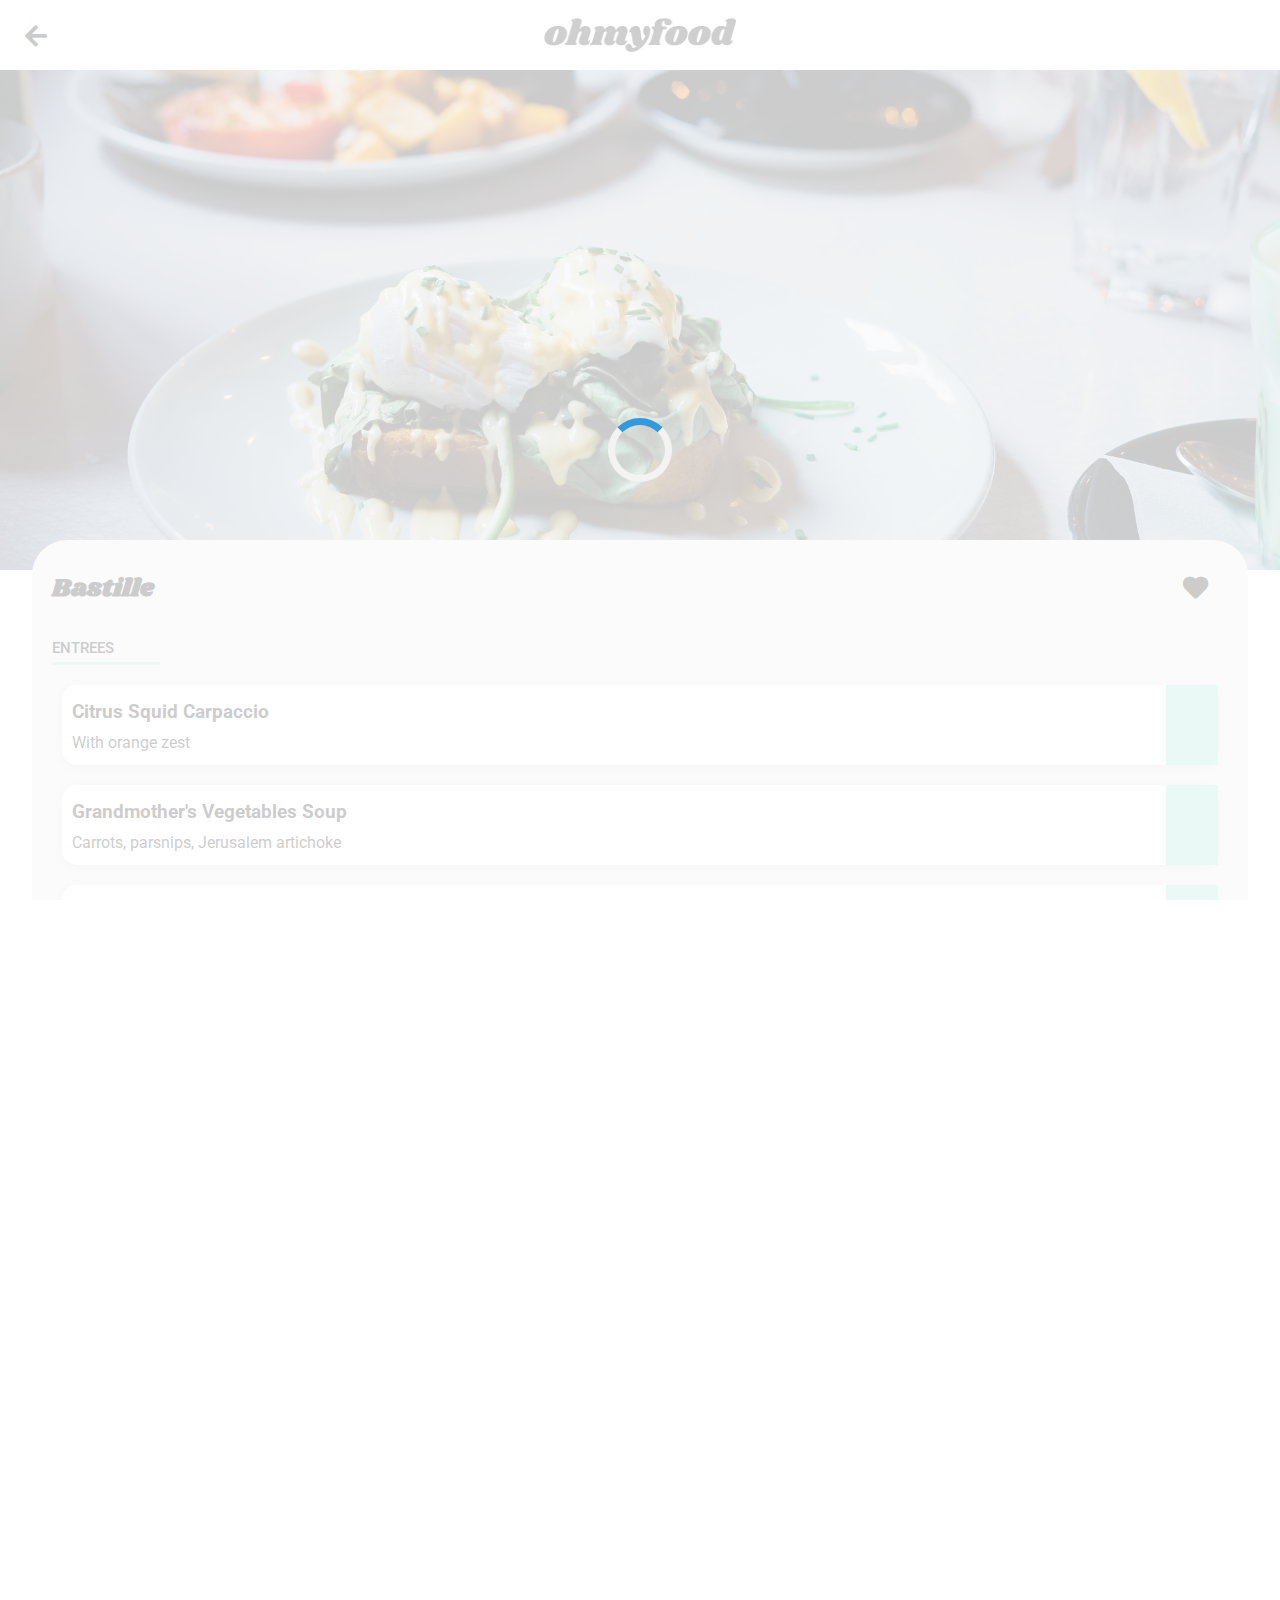
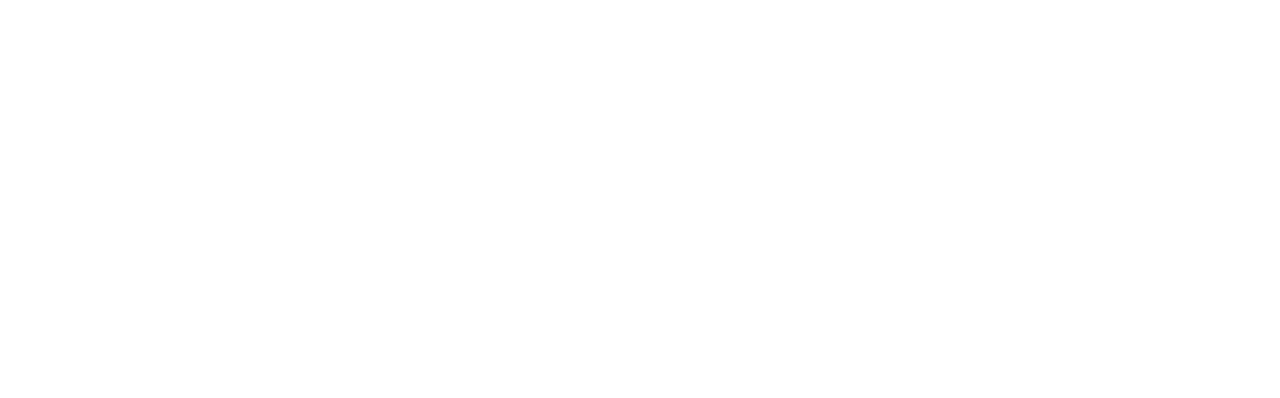
==== bastille.html @ 79b975fb "i have finished the menu pages, now need to add the heart function for all of them afterwards i will" ====
<!DOCTYPE html>
<html lang="en">
   <head>
      <meta charset="UTF-8">
      <meta name="viewport" content="width=device-width, initial-scale=1.0">
      <title>My HTML Document</title>
      <link rel="stylesheet" type="text/css" href="css/restaurantmenu.css" />
      <link rel="preconnect" href="https://fonts.googleapis.com">
      <link rel="preconnect" href="https://fonts.gstatic.com" crossorigin>
      <link href="https://fonts.googleapis.com/css2?family=Roboto:ital,wght@0,300;0,400;0,500;0,900;1,400&display=swap" rel="stylesheet">
      <link rel="stylesheet" href="https://cdnjs.cloudflare.com/ajax/libs/font-awesome/5.15.3/css/all.min.css" />
      <link rel="preconnect" href="https://fonts.googleapis.com">
      <link rel="preconnect" href="https://fonts.gstatic.com" crossorigin>
      <link href="https://fonts.googleapis.com/css2?family=Shrikhand&display=swap" rel="stylesheet">
   </head>
   <body>
      <div id="loading-spinner">
         <div class = 'spinner'></div>
      </div>
      <nav>
         <div class = 'nav-section logo-section'>
            <a href = 'index.html'><i class="fas fa-arrow-left arrow"></i></a>
            <img src = 'images/ohmyfood.png' class = 'logo'/>
         </div>
      </nav>
      <header id = 'menus-header'>
         <img src = 'images/4.jpg'/>
      </header>
      <section id = 'menu'>
         <div class = 'top-menu'>
            <h1>Bastille</h1>
            <a class="heart-icon far fa-heart"></a> 
            <a class="heart-icon fas fa-heart"></a> 
         </div>
         <div class = 'menu-courses entrees-section'>
            <h3>Entrees</h3>
            <div class = 'menu-cards'>
               <div class = 'entrees-card' >
                  <div class = 'box-contents'>
                     <div class = 'box-contents left'>
                        <h4>Citrus Squid Carpaccio</h4>
                        <p class = 'menu-extra'>With orange zest</p>
                     </div>
                     <div class = 'box-contents right'>
                        <p class = 'prices'><b>25&#8364;</b></p>
                        <div class = 'checklist'>
                           <div class = 'tick'>
                              <i class="fas fa-check"></i>
                           </div>
                        </div>
                     </div>
                  </div>
               </div>
               <div class = 'entrees-card' >
                  <div class = 'box-contents'>
                     <div class = 'box-contents left'>
                        <h4>Grandmother's Vegetables Soup</h4>
                        <p class = 'menu-extra'>Carrots, parsnips, Jerusalem artichoke </p>
                     </div>
                     <div class = 'box-contents right'>
                        <p class = 'prices'><b>35&#8364;</b></p>
                        <div class = 'checklist'>
                           <div class = 'tick'>
                              <i class="fas fa-check"></i>
                           </div>
                        </div>
                     </div>
                  </div>
               </div>
               <div class = 'entrees-card' >
                <div class = 'box-contents'>
                   <div class = 'box-contents left'>
                      <h4>Onion Soup</h4>
                      <p class = 'menu-extra'>Revisted</p>
                   </div>
                   <div class = 'box-contents right'>
                      <p class = 'prices'><b>35&#8364;</b></p>
                      <div class = 'checklist'>
                         <div class = 'tick'>
                            <i class="fas fa-check"></i>
                         </div>
                      </div>
                   </div>
                </div>
             </div>
            </div>
         </div>
         <div class = 'menu-courses maindish-section'>
            <h3>Main-Dish</h3>
            <div class = 'menu-cards'>
                <div class = 'entrees-card' >
                    <div class = 'box-contents'>
                       <div class = 'box-contents left'>
                          <h4>Scallops</h4>
                          <p class = 'menu-extra'>With mashed potatoes</p>
                       </div>
                       <div class = 'box-contents right'>
                          <p class = 'prices'><b>40&#8364;</b></p>
                          <div class = 'checklist'>
                             <div class = 'tick'>
                                <i class="fas fa-check"></i>
                             </div>
                          </div>
                       </div>
                    </div>
                 </div>
                <div class = 'entrees-card' >
                    <div class = 'box-contents'>
                       <div class = 'box-contents left'>
                          <h4>Magret de canard</h4>
                          <p class = 'menu-extra'>With mashed potatoes</p>
                       </div>
                       <div class = 'box-contents right'>
                          <p class = 'prices'><b>35&#8364;</b></p>
                          <div class = 'checklist'>
                             <div class = 'tick'>
                                <i class="fas fa-check"></i>
                             </div>
                          </div>
                       </div>
                    </div>
                 </div>
               <div class = 'entrees-card' >
                <div class = 'box-contents'>
                   <div class = 'box-contents left'>
                      <h4>Game Hen</h4>
                      <p class = 'menu-extra'>With vegetable gnoochis</p>
                   </div>
                   <div class = 'box-contents right'>
                      <p class = 'prices'><b>44&#8364;</b></p>
                      <div class = 'checklist'>
                         <div class = 'tick'>
                            <i class="fas fa-check"></i>
                         </div>
                      </div>
                   </div>
                </div>
             </div>
            </div>
         </div>
         <div class = 'menu-courses dessert-section'>
            <h3>Desserts</h3>
            <div class = 'menu-cards'>
               <div class = 'entrees-card'>
                  <div class = 'box-contents'>
                     <div class = 'box-contents left'>
                        <h4>Floral Ice Cream</h4>
                        <p class = 'menu-extra'>With hazelnut butter</p>
                     </div>
                     <div class = 'box-contents right'>
                        <p class = 'prices'><b>18&#8364;</b></p>
                        <div class = 'checklist'>
                           <div class = 'tick'>
                              <i class="fas fa-check"></i>
                           </div>
                        </div>
                     </div>
                  </div>
               </div>
               <div class = 'entrees-card' >
                  <div class = 'box-contents'>
                     <div class = 'box-contents left'>
                        <h4>Chocolate Lava Cake</h4>
                        <p class = 'menu-extra'>Revisted</p>
                     </div>
                     <div class = 'box-contents right'>
                        <p class = 'prices'><b>22&#8364;</b></p>
                        <div class = 'checklist'>
                           <div class = 'tick'>
                              <i class="fas fa-check"></i>
                           </div>
                        </div>
                     </div>
                  </div>
               </div>
               <div class = 'entrees-card' >
                  <div class = 'box-contents'>
                     <div class = 'box-contents left'>
                        <h4>Napolean</h4>
                        <p class = 'menu-extra'>With blueberries and marzipan</p>
                     </div>
                     <div class = 'box-contents right'>
                        <p class = 'prices'><b>23&#8364;</b></p>
                        <div class = 'checklist'>
                           <div class = 'tick'>
                              <i class="fas fa-check"></i>
                           </div>
                        </div>
                     </div>
                  </div>
               </div>
            </div>
            <div class = 'btn-container'>
               <button class = 'order-btn'>Order</button>
            </div>
         </div>
      </section>
      <footer>
         <h4>ohmyfood</h4>
         <ul>
            <li><i class="fas fa-utensils"></i><a href="#" class = 'link-icon'></i>Suggest a restaurant</a></li>
            <li><i class="fas fa-hands-helping"></i><a href="#" class = 'link-icon'>Become a partner</a></li>
            <li><a href="#">Legal</a></li>
            <li><a href="#">Contact</a></li>
         </ul>
      </footer>
   </body>
</html>
---- css/restaurantmenu.css ----
body {
  box-sizing: border-box;
  margin: 0;
  padding: 0;
  overflow-x: hidden;
  width: 100%;
  height: 100%;
}

a {
  text-decoration: none;
  color: black;
}
@keyframes spin {
  0% {
    transform: rotate(0deg);
  }
  100% {
    transform: rotate(360deg);
  }
}
@keyframes fadeOut {
  0% {
    opacity: 1;
  }
  100% {
    opacity: 0;
    pointer-events: none;
  }
}
button {
  transition: all 0.3s ease-in;
  cursor: pointer;
}

button:hover {
  filter: brightness(120%);
  box-shadow: rgba(50, 50, 93, 0.25) 0px 6px 12px -2px, rgba(0, 0, 0, 0.3) 0px 3px 7px -3px;
}

#loading-spinner {
  position: fixed;
  top: 0;
  left: 0;
  width: 100%;
  height: 100%;
  background-color: rgba(255, 255, 255, 0.8);
  display: flex;
  justify-content: center;
  align-items: center;
  z-index: 9999;
  opacity: 1;
  pointer-events: auto;
  transition: opacity 0.3s ease-in-out;
  animation: fadeOut 3s ease-in-out forwards; /* Animation to fade out the spinner */
}

.spinner {
  border: 7px solid #f3f3f3;
  border-radius: 50%;
  border-top: 7px solid #3498db;
  width: 50px;
  height: 50px; /* Safari */
  animation: spin 2s linear infinite;
  margin: auto;
}

@media screen and (max-width: 767px) {
  html,
  body {
    padding: 0;
    margin: 0;
    overflow-x: hidden;
    box-sizing: border-box;
    width: 100%;
    height: 100%;
    background-color: #eaeaea;
  }
  nav {
    display: flex;
    flex-direction: column;
    text-align: center;
    align-items: center;
    width: 100%;
    box-sizing: border-box;
    position: relative;
  }
  nav .logo {
    width: 48%;
  }
  nav .nav-section {
    display: flex;
    flex-direction: column;
  }
  nav .nav-section.location {
    justify-content: center;
    align-items: center;
    background-color: #eaeaea;
    width: 100%;
    height: 50px;
    border-top: 5px solid #cfcfcf;
    font-family: "Roboto", sans-serif;
    font-weight: 700;
    display: inline;
  }
  nav .nav-section.location span {
    display: inline;
    text-align: center;
    position: relative;
    top: 15px;
  }
  nav .nav-section.logo-section {
    display: flex;
    justify-content: center;
    align-items: center;
    height: 60px;
    padding: 5px;
    background-color: white;
    width: 100%;
  }
  nav .arrow {
    position: absolute;
    top: 23px;
    left: 25px;
    font-size: 25px;
  }
  nav .nav-section.logo {
    text-align: center;
  }
  nav .fa-map-marker-alt {
    margin-right: 30px;
  }
  nav .area {
    margin-right: 30px;
  }
  header {
    display: flex;
    flex-direction: column;
    justify-content: center;
    align-items: center;
    background-color: #f6f6f6;
    font-family: "Roboto", sans-serif;
    height: 270px;
    width: 100%;
    box-sizing: border-box;
  }
  header h1 {
    font-size: 25px;
    margin-top: 20px;
  }
  header p {
    text-align: center;
    max-width: 300px;
    font-family: "Roboto", sans-serif;
    font-weight: 300;
    font-size: 18px;
    margin-top: 30px;
    margin-bottom: 20px;
  }
  header button {
    border-radius: 30px;
    border: none;
    background: linear-gradient(#ff79da, #9356dc);
    padding-top: 15px;
    padding-bottom: 15px;
    padding-left: 25px;
    padding-right: 25px;
    color: white;
    font-weight: bold;
    font-size: small;
    margin-top: 0px;
    box-shadow: rgba(99, 99, 99, 0.2) 0px 2px 8px 0px;
  }
  #instructions {
    width: 100%;
    height: -moz-fit-content;
    height: fit-content;
    overflow: hidden;
    margin-top: 40px;
  }
  #instructions h2 {
    font-family: "Roboto", sans-serif;
    margin-left: 20px;
    margin-bottom: 40px;
  }
  #instructions .card-wrapper {
    display: flex;
    flex-direction: row;
    justify-content: center;
    align-items: center;
    padding-right: 0px;
    margin-bottom: 30px;
    position: relative;
  }
  #instructions .card {
    width: 70%;
    height: 80px;
    display: flex;
    flex-direction: row;
    align-items: flex-start;
    align-items: center;
    padding-left: 70px;
    border-radius: 20px;
    background-color: #eaeaea;
    font-weight: bold;
    font-family: "Roboto", sans-serif;
    position: relative;
    right: 10px;
    box-shadow: rgba(0, 0, 0, 0.35) 0px 5px 15px;
  }
  #instructions span {
    display: inline-block;
    width: 24px;
    height: 24px;
    border-radius: 50%;
    background-color: #9356dc;
    color: white;
    text-align: center;
    line-height: 24px;
    position: relative;
    z-index: 9;
    left: 5px;
    font-family: "Roboto", sans-serif;
    font-size: smaller;
  }
  #instructions i {
    position: absolute;
    left: 30px;
  }
  #instructions .fa-store {
    color: #9356dc;
  }
  #restaurants {
    width: 100%;
    height: -moz-fit-content;
    height: fit-content;
    box-sizing: border-box;
    display: flex;
    flex-direction: column;
    background-color: #eaeaea;
    padding-top: 50px;
    margin-top: 50px;
  }
  #restaurants h2 {
    font-family: "Roboto", sans-serif;
    margin-left: 20px;
  }
  #restaurants .restaurant-card-wrapper {
    display: flex;
    justify-content: center;
    flex-direction: column;
    align-items: center;
    position: relative;
    bottom: 20px;
    margin-bottom: 70px;
  }
  #restaurants .restaurant-cards {
    position: relative;
    height: 260px;
    width: 90%;
    background-color: white;
    border-radius: 15px;
    overflow: hidden;
    box-shadow: rgba(99, 99, 99, 0.2) 0px 2px 8px 0px;
    margin-top: 20px;
  }
  #restaurants .new {
    position: absolute;
    top: 30px;
    right: 15px;
    background-color: #99e2d0;
    padding-left: 30px;
    padding-right: 30px;
    padding-top: 7px;
    padding-bottom: 7px;
    font-family: "Roboto", sans-serif;
    color: #0a8d6d;
    box-shadow: rgba(99, 99, 99, 0.2) 0px 2px 8px 0px;
  }
  #restaurants .restaurant-cards img {
    -o-object-fit: cover;
       object-fit: cover;
    width: 100%;
    border-radius: 15px 15px 0px 0px;
    height: 70%;
  }
  #restaurants .title {
    padding-left: 20px;
    position: relative;
    bottom: 5px;
  }
  #restaurants .title .heart-icon.far {
    position: absolute;
    top: 5px;
    right: 20px;
    color: black;
    font-size: 30px;
  }
  #restaurants .title .heart-icon.fas {
    position: absolute;
    top: 20px;
    right: 26px;
    font-size: 17px;
    opacity: 0;
    color: transparent;
    background-clip: text;
    -webkit-background-clip: text;
    background-image: linear-gradient(#ff79da, #9356dc);
    cursor: pointer;
    transform-origin: bottom;
  }
  #restaurants .title .heart-icon.fas:hover {
    opacity: 1;
    transition: all 0.7s ease-in;
    transform: scale(2); /* Initially set the scale to 0 */
  }
  #restaurants h3 {
    font-family: "Roboto", sans-serif;
  }
  #restaurants .title p {
    position: relative;
    bottom: 17px;
    font-family: "Roboto", sans-serif;
  }
  footer {
    width: 100%;
    box-sizing: border-box;
    padding-left: 20px;
    padding-top: 20px;
    background-color: #353535;
    display: flex;
    flex-direction: column;
    margin: 0;
  }
  footer h4 {
    font-family: "Shrikhand", cursive;
    color: white;
  }
  footer ul {
    list-style-type: none;
    padding: 0;
    position: relative;
    bottom: 20px;
  }
  footer a {
    text-decoration: none;
    color: white;
    font-family: "Roboto", sans-serif;
  }
  footer li {
    margin-top: 5px;
  }
  footer .link-icon {
    position: relative;
    left: 20px;
  }
  footer i {
    color: white;
  }
  footer .fa-hands-helping {
    font-size: 11px;
  }
  #menus-header {
    width: 100%;
    height: 300px;
    position: relative;
    overflow: hidden;
  }
  #menus-header img {
    width: 100%;
    height: 100%;
    -o-object-fit: cover;
       object-fit: cover;
  }
  #menu {
    width: 100%;
    background-color: #eaeaea;
    position: relative;
    bottom: 30px;
    border-radius: 35px 35px 0 0;
    margin: 0%;
    position: relative;
  }
  #menu .btn-container {
    display: flex;
    position: relative;
    top: 25px;
  }
  #menu .btn-container .order-btn {
    border-radius: 30px;
    border: none;
    background: linear-gradient(#ff79da, #9356dc);
    padding-top: 15px;
    padding-bottom: 15px;
    padding-left: 60px;
    padding-right: 60px;
    color: white;
    font-weight: bold;
    font-size: medium;
    margin-top: 0px;
    box-shadow: rgba(99, 99, 99, 0.2) 0px 2px 8px 0px;
    margin: auto;
  }
  #menu .top-menu {
    display: flex;
    flex-direction: row;
    justify-content: space-between;
  }
  #menu .heart-icon {
    position: absolute;
    top: 35px;
    right: 40px;
    font-size: 25px;
  }
  #menu h1 {
    font-family: "Shrikhand", cursive;
    margin-top: 30px;
    margin-left: 20px;
    font-size: 30px;
    max-width: 280px;
  }
  #menu h3 {
    font-family: "Roboto", sans-serif;
    text-transform: uppercase;
    margin-left: 20px;
    font-weight: 500;
    font-size: 15px;
  }
  #menu h3::after {
    content: "";
    display: block;
    width: 9%;
    border-bottom: 3px solid #99e2d0;
    padding-top: 5px;
  }
  #menu .menu-courses {
    width: 100%;
    height: 100%;
    box-sizing: border-box;
    margin-bottom: 30px;
  }
  #menu .menu-courses .menu-cards {
    width: 100%;
    height: -moz-fit-content;
    height: fit-content;
  }
  #menu .menu-courses .entrees-card {
    width: 90%;
    height: auto;
    margin: auto;
    background-color: white;
    border-radius: 15px;
    box-shadow: rgba(99, 99, 99, 0.2) 0px 2px 8px 0px;
    padding-left: 5px;
    box-sizing: border-box;
    margin-top: 20px;
  }
  #menu .menu-courses .entrees-card .box-contents {
    display: flex;
    flex-direction: row;
    width: 100%;
    height: 80px;
  }
  #menu .menu-courses .entrees-card .box-contents h4 {
    font-family: "Roboto", sans-serif;
    font-size: 19px;
  }
  #menu .menu-courses .entrees-card .box-contents .box-contents.left {
    display: block;
    flex-basis: 70%;
    position: relative;
    bottom: 10px;
    padding-left: 5px;
  }
  #menu .menu-courses .entrees-card .box-contents .box-contents.right {
    display: flex;
    justify-content: space-between;
    flex-basis: 30%;
    position: relative;
    overflow: hidden;
    width: 100%;
  }
  #menu .menu-courses .entrees-card .box-contents .box-contents.right .prices {
    position: absolute;
    right: 20px;
    bottom: -1px;
    transition: all 0.7s ease;
    font-family: "Roboto", sans-serif;
  }
  #menu .menu-courses .entrees-card .box-contents .box-contents.right .checklist {
    display: flex;
    height: 100%;
    width: 50%;
    background-color: #99e2d0;
    border-radius: 0 15px 15px 0;
    transition: all 0.7s ease;
    position: absolute;
    right: -55px;
  }
  #menu .menu-courses .entrees-card .box-contents .box-contents.right .checklist .tick {
    display: flex;
    margin: auto;
    background-color: white;
    border-radius: 50%;
    width: 30px;
    height: 30px;
    transition: transform 0.9s ease-in-out;
  }
  #menu .menu-courses .entrees-card .box-contents .box-contents.right .checklist .tick i {
    margin: auto;
    color: #99e2d0;
  }
  #menu .menu-courses .entrees-card:hover .checklist {
    transform: translateX(-55px);
  }
  #menu .menu-courses .entrees-card:hover .prices {
    transform: translateX(-50px);
  }
  #menu .menu-courses .entrees-card:hover .tick {
    transform: rotate(360deg);
  }
  #menu .menu-courses .entrees-card:hover .menu-extra {
    width: 200px;
  }
  #menu h4 {
    position: relative;
    font-family: "Roboto", sans-serif;
  }
  #menu .menu-extra {
    font-family: "Roboto", sans-serif;
    position: relative;
    bottom: 15px;
    width: 280px;
    overflow: hidden;
    white-space: nowrap;
    text-overflow: ellipsis;
    transition: all 0.3s ease-in;
  }
}
/*tablet*/
@media only screen and (min-width: 768px) and (max-width: 991px) {
  html,
  body {
    padding: 0;
    margin: 0;
    overflow-x: hidden;
    box-sizing: border-box;
    width: 100%;
    height: 100%;
    background-color: #eaeaea;
  }
  nav {
    display: flex;
    flex-direction: column;
    text-align: center;
    align-items: center;
    width: 100%;
    box-sizing: border-box;
    position: relative;
  }
  nav .logo {
    width: 25%;
  }
  nav .nav-section {
    display: flex;
    flex-direction: column;
  }
  nav .nav-section.location {
    justify-content: center;
    align-items: center;
    background-color: #eaeaea;
    width: 100%;
    height: 50px;
    border-top: 5px solid #cfcfcf;
    font-family: "Roboto", sans-serif;
    font-weight: 700;
    display: inline;
  }
  nav .nav-section.location span {
    display: inline;
    text-align: center;
    position: relative;
    top: 15px;
  }
  nav .nav-section.logo-section {
    display: flex;
    justify-content: center;
    align-items: center;
    height: 60px;
    padding: 5px;
    background-color: white;
    width: 100%;
  }
  nav .arrow {
    position: absolute;
    top: 23px;
    left: 25px;
    font-size: 25px;
  }
  nav .nav-section.logo {
    text-align: center;
  }
  nav .fa-map-marker-alt {
    margin-right: 30px;
  }
  nav .area {
    margin-right: 30px;
  }
  header {
    display: flex;
    flex-direction: column;
    justify-content: center;
    align-items: center;
    background-color: #f6f6f6;
    font-family: "Roboto", sans-serif;
    height: 270px;
    width: 100%;
    box-sizing: border-box;
  }
  header h1 {
    font-size: 25px;
    margin-top: 20px;
  }
  header p {
    text-align: center;
    max-width: 300px;
    font-family: "Roboto", sans-serif;
    font-weight: 300;
    font-size: 18px;
    margin-top: 30px;
    margin-bottom: 20px;
  }
  header button {
    border-radius: 30px;
    border: none;
    background: linear-gradient(#ff79da, #9356dc);
    padding-top: 15px;
    padding-bottom: 15px;
    padding-left: 25px;
    padding-right: 25px;
    color: white;
    font-weight: bold;
    font-size: small;
    margin-top: 0px;
    box-shadow: rgba(99, 99, 99, 0.2) 0px 2px 8px 0px;
  }
  #restaurants {
    width: 100%;
    height: -moz-fit-content;
    height: fit-content;
    box-sizing: border-box;
    display: flex;
    flex-direction: column;
    background-color: #eaeaea;
    padding-top: 50px;
    margin-top: 50px;
  }
  #restaurants h2 {
    font-family: "Roboto", sans-serif;
    margin-left: 20px;
  }
  #restaurants .restaurant-card-wrapper {
    display: flex;
    justify-content: center;
    flex-direction: column;
    align-items: center;
    position: relative;
    bottom: 20px;
    margin-bottom: 70px;
  }
  #restaurants .restaurant-cards {
    position: relative;
    height: 260px;
    width: 90%;
    background-color: white;
    border-radius: 15px;
    overflow: hidden;
    box-shadow: rgba(99, 99, 99, 0.2) 0px 2px 8px 0px;
    margin-top: 20px;
  }
  #restaurants .new {
    position: absolute;
    top: 30px;
    right: 15px;
    background-color: #99e2d0;
    padding-left: 30px;
    padding-right: 30px;
    padding-top: 7px;
    padding-bottom: 7px;
    font-family: "Roboto", sans-serif;
    color: #0a8d6d;
    box-shadow: rgba(99, 99, 99, 0.2) 0px 2px 8px 0px;
  }
  #restaurants .restaurant-cards img {
    -o-object-fit: cover;
       object-fit: cover;
    width: 100%;
    border-radius: 15px 15px 0px 0px;
    height: 70%;
  }
  #restaurants .title {
    padding-left: 20px;
    position: relative;
    bottom: 5px;
  }
  #restaurants .title .heart-icon.far {
    position: absolute;
    top: 5px;
    right: 20px;
    color: black;
    font-size: 30px;
  }
  #restaurants .title .heart-icon.fas {
    position: absolute;
    top: 20px;
    right: 26px;
    font-size: 17px;
    opacity: 0;
    color: transparent;
    background-clip: text;
    -webkit-background-clip: text;
    background-image: linear-gradient(#ff79da, #9356dc);
    cursor: pointer;
    transform-origin: bottom;
  }
  #restaurants .title .heart-icon.fas:hover {
    opacity: 1;
    transition: all 0.7s ease-in;
    transform: scale(2); /* Initially set the scale to 0 */
  }
  #restaurants h3 {
    font-family: "Roboto", sans-serif;
  }
  #restaurants .title p {
    position: relative;
    bottom: 17px;
    font-family: "Roboto", sans-serif;
  }
  footer {
    width: 100%;
    box-sizing: border-box;
    padding-left: 20px;
    padding-top: 20px;
    background-color: #353535;
    display: flex;
    flex-direction: column;
    margin: 0;
  }
  footer h4 {
    font-family: "Shrikhand", cursive;
    color: white;
  }
  footer ul {
    list-style-type: none;
    padding: 0;
    position: relative;
    bottom: 20px;
  }
  footer a {
    text-decoration: none;
    color: white;
    font-family: "Roboto", sans-serif;
  }
  footer li {
    margin-top: 5px;
  }
  footer .link-icon {
    position: relative;
    left: 20px;
  }
  footer i {
    color: white;
  }
  footer .fa-hands-helping {
    font-size: 11px;
  }
  #menus-header {
    width: 100%;
    height: -moz-fit-content;
    height: fit-content;
    position: relative;
  }
  #menus-header img {
    width: 100%;
    height: 100%;
    -o-object-fit: cover;
       object-fit: cover;
  }
  #menu {
    width: 100%;
    background-color: #eaeaea;
    position: relative;
    bottom: 30px;
    border-radius: 35px 35px 0 0;
    margin: 0%;
    position: relative;
  }
  #menu .btn-container {
    display: flex;
    position: relative;
    top: 25px;
  }
  #menu .btn-container .order-btn {
    border-radius: 30px;
    border: none;
    background: linear-gradient(#ff79da, #9356dc);
    padding-top: 15px;
    padding-bottom: 15px;
    padding-left: 60px;
    padding-right: 60px;
    color: white;
    font-weight: bold;
    font-size: medium;
    margin-top: 0px;
    box-shadow: rgba(99, 99, 99, 0.2) 0px 2px 8px 0px;
    margin: auto;
  }
  #menu .top-menu {
    display: flex;
    flex-direction: row;
    justify-content: space-between;
  }
  #menu .heart-icon {
    position: absolute;
    top: 35px;
    right: 40px;
    font-size: 25px;
  }
  #menu h1 {
    font-family: "Shrikhand", cursive;
    margin-top: 30px;
    margin-left: 20px;
    font-size: 25px;
  }
  #menu h3 {
    font-family: "Roboto", sans-serif;
    text-transform: uppercase;
    margin-left: 20px;
    font-weight: 500;
    font-size: 15px;
  }
  #menu h3::after {
    content: "";
    display: block;
    width: 9%;
    border-bottom: 3px solid #99e2d0;
    padding-top: 5px;
  }
  #menu .menu-courses {
    width: 100%;
    height: 100%;
    box-sizing: border-box;
    margin-bottom: 30px;
  }
  #menu .menu-courses .menu-cards {
    width: 100%;
    height: -moz-fit-content;
    height: fit-content;
  }
  #menu .menu-courses .entrees-card {
    width: 95%;
    height: 80px;
    margin: auto;
    background-color: white;
    border-radius: 15px;
    box-shadow: rgba(99, 99, 99, 0.2) 0px 2px 8px 0px;
    padding-left: 5px;
    box-sizing: border-box;
    margin-top: 20px;
  }
  #menu .menu-courses .entrees-card .box-contents {
    display: flex;
    flex-direction: row;
    width: 100%;
    height: 80px;
  }
  #menu .menu-courses .entrees-card .box-contents h4 {
    font-family: "Roboto", sans-serif;
    font-size: 19px;
  }
  #menu .menu-courses .entrees-card .box-contents .box-contents.left {
    display: block;
    flex-basis: 70%;
    position: relative;
    bottom: 10px;
    padding-left: 5px;
  }
  #menu .menu-courses .entrees-card .box-contents .box-contents.right {
    display: flex;
    justify-content: space-between;
    flex-basis: 30%;
    position: relative;
    overflow: hidden;
    width: 100%;
  }
  #menu .menu-courses .entrees-card .box-contents .box-contents.right .prices {
    position: absolute;
    right: 20px;
    bottom: -1px;
    transition: all 0.7s ease;
    font-family: "Roboto", sans-serif;
  }
  #menu .menu-courses .entrees-card .box-contents .box-contents.right .checklist {
    display: flex;
    height: 100%;
    width: 50%;
    background-color: #99e2d0;
    border-radius: 0 15px 15px 0;
    transition: all 0.7s ease;
    position: absolute;
    right: -120px;
  }
  #menu .menu-courses .entrees-card .box-contents .box-contents.right .checklist .tick {
    display: flex;
    margin: auto;
    background-color: white;
    border-radius: 50%;
    width: 30px;
    height: 30px;
    transition: transform 0.9s ease-in-out;
  }
  #menu .menu-courses .entrees-card .box-contents .box-contents.right .checklist .tick i {
    margin: auto;
    color: #99e2d0;
  }
  #menu .menu-courses .entrees-card:hover .checklist {
    transform: translateX(-120px);
  }
  #menu .menu-courses .entrees-card:hover .prices {
    transform: translateX(-120px);
  }
  #menu .menu-courses .entrees-card:hover .tick {
    transform: rotate(360deg);
  }
  #menu .menu-courses .entrees-card:hover .menu-extra {
    width: 200px;
  }
  #menu h4 {
    position: relative;
    font-family: "Roboto", sans-serif;
  }
  #menu .menu-extra {
    font-family: "Roboto", sans-serif;
    position: relative;
    bottom: 15px;
    width: 280px;
    overflow: hidden;
    white-space: nowrap;
    text-overflow: ellipsis;
    transition: all 0.3s ease-in;
  }
}
@media screen and (min-width: 992px) {
  html,
  body {
    padding: 0;
    margin: 0;
    overflow-x: hidden;
    box-sizing: border-box;
    width: 100%;
    height: 100%;
  }
  nav {
    display: flex;
    flex-direction: column;
    text-align: center;
    align-items: center;
    width: 100%;
    box-sizing: border-box;
    position: relative;
  }
  nav .logo {
    width: 15%;
  }
  nav .nav-section {
    display: flex;
    flex-direction: column;
  }
  nav .nav-section.location {
    justify-content: center;
    align-items: center;
    background-color: #eaeaea;
    width: 100%;
    height: 50px;
    border-top: 5px solid #cfcfcf;
    font-family: "Roboto", sans-serif;
    font-weight: 700;
    display: inline;
  }
  nav .nav-section.location span {
    display: inline;
    text-align: center;
    position: relative;
    top: 15px;
  }
  nav .nav-section.logo-section {
    display: flex;
    justify-content: center;
    align-items: center;
    height: 60px;
    padding: 5px;
    background-color: white;
    width: 100%;
  }
  nav .arrow {
    position: absolute;
    top: 23px;
    left: 25px;
    font-size: 25px;
  }
  nav .nav-section.logo {
    text-align: center;
  }
  nav .fa-map-marker-alt {
    margin-right: 30px;
  }
  nav .area {
    margin-right: 30px;
  }
  header {
    display: flex;
    flex-direction: column;
    justify-content: center;
    align-items: center;
    background-color: #f6f6f6;
    font-family: "Roboto", sans-serif;
    height: 270px;
    width: 100%;
    box-sizing: border-box;
  }
  header h1 {
    font-size: 25px;
    margin-top: 20px;
  }
  header p {
    text-align: center;
    max-width: 300px;
    font-family: "Roboto", sans-serif;
    font-weight: 300;
    font-size: 18px;
    margin-top: 30px;
    margin-bottom: 20px;
  }
  header button {
    border-radius: 30px;
    border: none;
    background: linear-gradient(#ff79da, #9356dc);
    padding-top: 15px;
    padding-bottom: 15px;
    padding-left: 25px;
    padding-right: 25px;
    color: white;
    font-weight: bold;
    font-size: small;
    margin-top: 0px;
    box-shadow: rgba(99, 99, 99, 0.2) 0px 2px 8px 0px;
  }
  #restaurants {
    width: 100%;
    height: -moz-fit-content;
    height: fit-content;
    box-sizing: border-box;
    display: flex;
    flex-direction: column;
    background-color: #eaeaea;
    padding-top: 50px;
    margin-top: 50px;
  }
  #restaurants h2 {
    font-family: "Roboto", sans-serif;
    margin-left: 20px;
  }
  #restaurants .restaurant-card-wrapper {
    display: flex;
    justify-content: center;
    flex-direction: column;
    align-items: center;
    position: relative;
    bottom: 20px;
    margin-bottom: 70px;
  }
  #restaurants .restaurant-cards {
    position: relative;
    height: 260px;
    width: 90%;
    background-color: white;
    border-radius: 15px;
    overflow: hidden;
    box-shadow: rgba(99, 99, 99, 0.2) 0px 2px 8px 0px;
    margin-top: 20px;
  }
  #restaurants .new {
    position: absolute;
    top: 30px;
    right: 15px;
    background-color: #99e2d0;
    padding-left: 30px;
    padding-right: 30px;
    padding-top: 7px;
    padding-bottom: 7px;
    font-family: "Roboto", sans-serif;
    color: #0a8d6d;
    box-shadow: rgba(99, 99, 99, 0.2) 0px 2px 8px 0px;
  }
  #restaurants .restaurant-cards img {
    -o-object-fit: cover;
       object-fit: cover;
    width: 100%;
    border-radius: 15px 15px 0px 0px;
    height: 70%;
  }
  #restaurants .title {
    padding-left: 20px;
    position: relative;
    bottom: 5px;
  }
  #restaurants .title .heart-icon.far {
    position: absolute;
    top: 5px;
    right: 20px;
    color: black;
    font-size: 30px;
  }
  #restaurants .title .heart-icon.fas {
    position: absolute;
    top: 20px;
    right: 26px;
    font-size: 17px;
    opacity: 0;
    color: transparent;
    background-clip: text;
    -webkit-background-clip: text;
    background-image: linear-gradient(#ff79da, #9356dc);
    cursor: pointer;
    transform-origin: bottom;
  }
  #restaurants .title .heart-icon.fas:hover {
    opacity: 1;
    transition: all 0.7s ease-in;
    transform: scale(2); /* Initially set the scale to 0 */
  }
  #restaurants h3 {
    font-family: "Roboto", sans-serif;
  }
  #restaurants .title p {
    position: relative;
    bottom: 17px;
    font-family: "Roboto", sans-serif;
  }
  footer {
    width: 100%;
    box-sizing: border-box;
    padding-left: 20px;
    padding-top: 20px;
    background-color: #353535;
    display: flex;
    flex-direction: column;
    margin: 0;
  }
  footer h4 {
    font-family: "Shrikhand", cursive;
    color: white;
  }
  footer ul {
    list-style-type: none;
    padding: 0;
    position: relative;
    bottom: 20px;
  }
  footer a {
    text-decoration: none;
    color: white;
    font-family: "Roboto", sans-serif;
  }
  footer li {
    margin-top: 5px;
  }
  footer .link-icon {
    position: relative;
    left: 20px;
  }
  footer i {
    color: white;
  }
  footer .fa-hands-helping {
    font-size: 11px;
  }
  #menus-header {
    width: 100%;
    height: 500px;
    position: relative;
  }
  #menus-header img {
    width: 100%;
    height: 100%;
    -o-object-fit: cover;
       object-fit: cover;
  }
  #menu {
    width: 95%;
    background-color: #eaeaea;
    position: relative;
    bottom: 30px;
    border-radius: 35px 35px 0 0;
    margin: 0%;
    margin: auto;
    position: relative;
  }
  #menu .btn-container {
    display: flex;
    position: relative;
    top: 25px;
  }
  #menu .btn-container .order-btn {
    border-radius: 30px;
    border: none;
    background: linear-gradient(#ff79da, #9356dc);
    padding-top: 15px;
    padding-bottom: 15px;
    padding-left: 60px;
    padding-right: 60px;
    color: white;
    font-weight: bold;
    font-size: medium;
    margin-top: 0px;
    box-shadow: rgba(99, 99, 99, 0.2) 0px 2px 8px 0px;
    margin: auto;
  }
  #menu .top-menu {
    display: flex;
    flex-direction: row;
    justify-content: space-between;
  }
  #menu .heart-icon {
    position: absolute;
    top: 35px;
    right: 40px;
    font-size: 25px;
  }
  #menu h1 {
    font-family: "Shrikhand", cursive;
    margin-top: 30px;
    margin-left: 20px;
    font-size: 25px;
  }
  #menu h3 {
    font-family: "Roboto", sans-serif;
    text-transform: uppercase;
    margin-left: 20px;
    font-weight: 500;
    font-size: 15px;
  }
  #menu h3::after {
    content: "";
    display: block;
    width: 9%;
    border-bottom: 3px solid #99e2d0;
    padding-top: 5px;
  }
  #menu .menu-courses {
    width: 100%;
    height: 100%;
    box-sizing: border-box;
    margin-bottom: 30px;
  }
  #menu .menu-courses .menu-cards {
    width: 100%;
    height: -moz-fit-content;
    height: fit-content;
  }
  #menu .menu-courses .entrees-card {
    width: 95%;
    height: 80px;
    margin: auto;
    background-color: white;
    border-radius: 15px;
    box-shadow: rgba(99, 99, 99, 0.2) 0px 2px 8px 0px;
    padding-left: 5px;
    box-sizing: border-box;
    margin-top: 20px;
  }
  #menu .menu-courses .entrees-card .box-contents {
    display: flex;
    flex-direction: row;
    width: 100%;
    height: 80px;
  }
  #menu .menu-courses .entrees-card .box-contents h4 {
    font-family: "Roboto", sans-serif;
    font-size: 19px;
  }
  #menu .menu-courses .entrees-card .box-contents .box-contents.left {
    display: block;
    flex-basis: 70%;
    position: relative;
    bottom: 10px;
    padding-left: 5px;
  }
  #menu .menu-courses .entrees-card .box-contents .box-contents.right {
    display: flex;
    justify-content: space-between;
    flex-basis: 30%;
    position: relative;
    overflow: hidden;
    width: 100%;
  }
  #menu .menu-courses .entrees-card .box-contents .box-contents.right .prices {
    position: absolute;
    right: 20px;
    bottom: -1px;
    transition: all 0.7s ease;
    font-family: "Roboto", sans-serif;
  }
  #menu .menu-courses .entrees-card .box-contents .box-contents.right .checklist {
    display: flex;
    height: 100%;
    width: 50%;
    background-color: #99e2d0;
    border-radius: 0 15px 15px 0;
    transition: all 0.7s ease;
    position: absolute;
    right: -120px;
  }
  #menu .menu-courses .entrees-card .box-contents .box-contents.right .checklist .tick {
    display: flex;
    margin: auto;
    background-color: white;
    border-radius: 50%;
    width: 30px;
    height: 30px;
    transition: transform 0.9s ease-in-out;
  }
  #menu .menu-courses .entrees-card .box-contents .box-contents.right .checklist .tick i {
    margin: auto;
    color: #99e2d0;
  }
  #menu .menu-courses .entrees-card:hover .checklist {
    transform: translateX(-120px);
  }
  #menu .menu-courses .entrees-card:hover .prices {
    transform: translateX(-120px);
  }
  #menu .menu-courses .entrees-card:hover .tick {
    transform: rotate(360deg);
  }
  #menu .menu-courses .entrees-card:hover .menu-extra {
    width: 200px;
  }
  #menu h4 {
    position: relative;
    font-family: "Roboto", sans-serif;
  }
  #menu .menu-extra {
    font-family: "Roboto", sans-serif;
    position: relative;
    bottom: 15px;
    width: 280px;
    overflow: hidden;
    white-space: nowrap;
    text-overflow: ellipsis;
    transition: all 0.3s ease-in;
  }
}/*# sourceMappingURL=restaurantmenu.css.map */
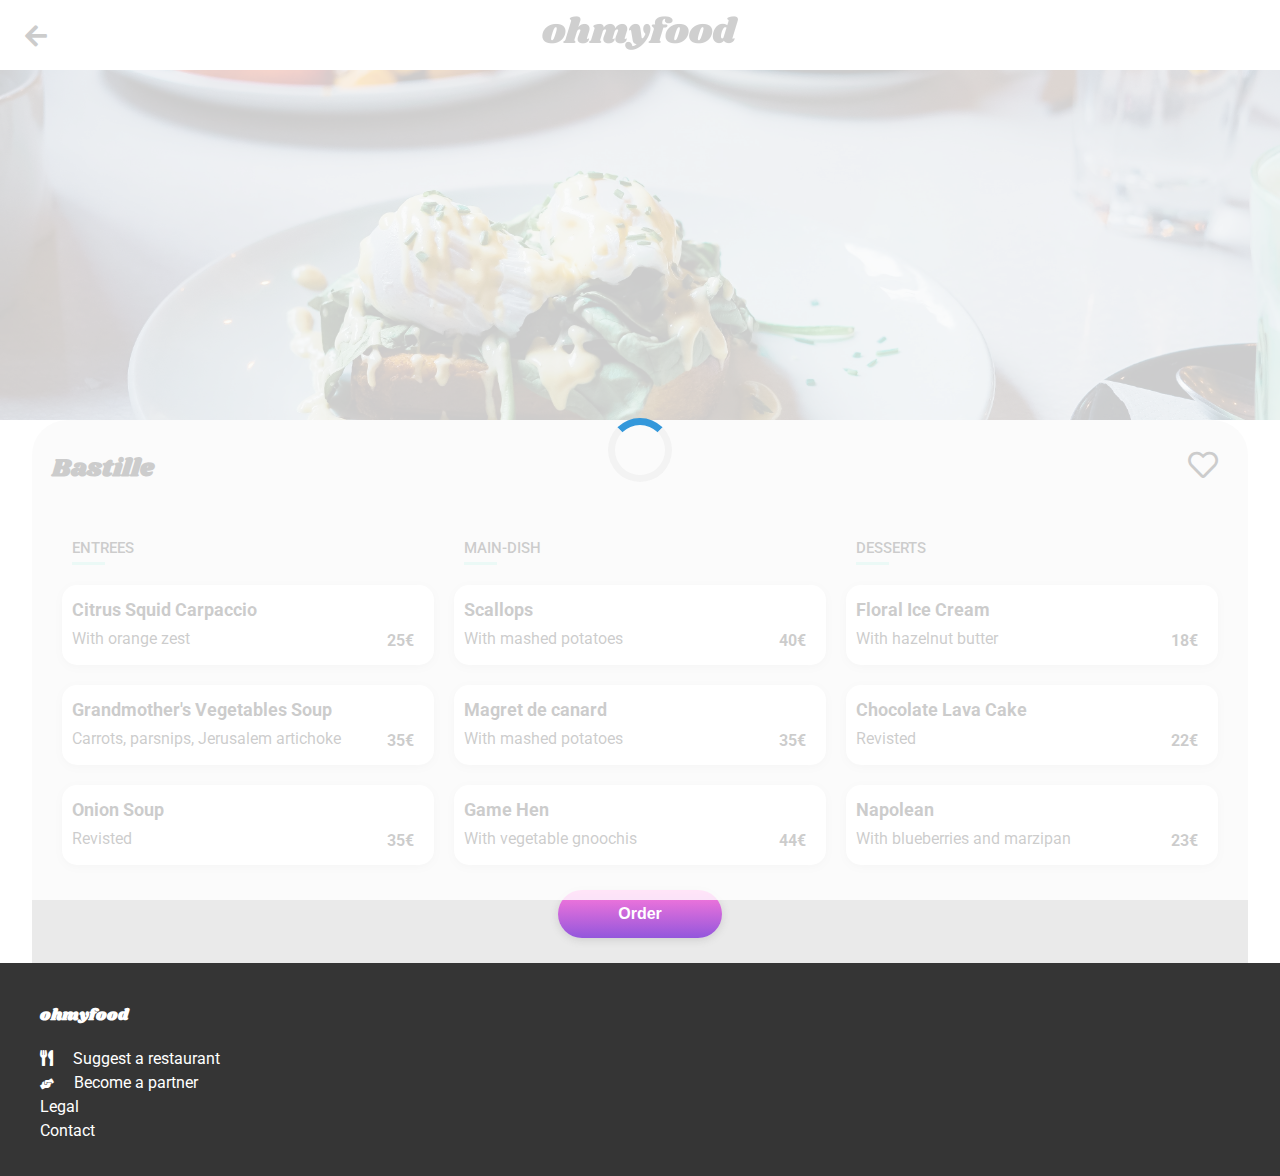
==== commit 4ffc1d5c: "i have made a lot of responsive changes, added return links to every arrow and also homepage link fr" ====
--- a/bastille.html
+++ b/bastille.html
@@ -3,7 +3,7 @@
    <head>
       <meta charset="UTF-8">
       <meta name="viewport" content="width=device-width, initial-scale=1.0">
-      <title>My HTML Document</title>
+      <title>Bastille</title>
       <link rel="stylesheet" type="text/css" href="css/restaurantmenu.css" />
       <link rel="preconnect" href="https://fonts.googleapis.com">
       <link rel="preconnect" href="https://fonts.gstatic.com" crossorigin>
@@ -20,7 +20,7 @@
       <nav>
          <div class = 'nav-section logo-section'>
             <a href = 'index.html'><i class="fas fa-arrow-left arrow"></i></a>
-            <img src = 'images/ohmyfood.png' class = 'logo'/>
+            <a href = 'index.html'><img src = 'images/ohmyfood.png' class = 'logo'/></a>         
          </div>
       </nav>
       <header id = 'menus-header'>
@@ -32,6 +32,7 @@
             <a class="heart-icon far fa-heart"></a> 
             <a class="heart-icon fas fa-heart"></a> 
          </div>
+         <div class = 'row'>
          <div class = 'menu-courses entrees-section'>
             <h3>Entrees</h3>
             <div class = 'menu-cards'>
@@ -190,9 +191,10 @@
                   </div>
                </div>
             </div>
-            <div class = 'btn-container'>
-               <button class = 'order-btn'>Order</button>
-            </div>
+         </div>
+         </div>
+         <div class = 'btn-container'>
+            <button class = 'order-btn'>Order</button>
          </div>
       </section>
       <footer>
--- a/css/restaurantmenu.css
+++ b/css/restaurantmenu.css
@@ -86,7 +86,7 @@
     position: relative;
   }
   nav .logo {
-    width: 48%;
+    width: 50%;
   }
   nav .nav-section {
     display: flex;
@@ -324,7 +324,6 @@
   }
   footer {
     width: 100%;
-    box-sizing: border-box;
     padding-left: 20px;
     padding-top: 20px;
     background-color: #353535;
@@ -406,11 +405,30 @@
     flex-direction: row;
     justify-content: space-between;
   }
-  #menu .heart-icon {
-    position: absolute;
-    top: 35px;
-    right: 40px;
-    font-size: 25px;
+  #menu .top-menu .heart-icon.far {
+    position: absolute;
+    top: 30px;
+    right: 30px;
+    color: black;
+    font-size: 30px;
+  }
+  #menu .top-menu .heart-icon.fas {
+    position: absolute;
+    top: 45px;
+    right: 36px;
+    font-size: 17px;
+    opacity: 0;
+    color: transparent;
+    background-clip: text;
+    -webkit-background-clip: text;
+    background-image: linear-gradient(#ff79da, #9356dc);
+    cursor: pointer;
+    transform-origin: bottom;
+  }
+  #menu .top-menu .heart-icon.fas:hover {
+    opacity: 1;
+    transition: all 0.7s ease-in;
+    transform: scale(2); /* Initially set the scale to 0 */
   }
   #menu h1 {
     font-family: "Shrikhand", cursive;
@@ -444,9 +462,31 @@
     height: -moz-fit-content;
     height: fit-content;
   }
+  #menu .menu-courses .entrees-card.bigger {
+    height: 90px;
+  }
+  #menu .menu-courses .menu-extra.bigger {
+    position: relative;
+    bottom: 15px;
+  }
+  #menu .menu-courses .menu-extra.bigger-card {
+    position: relative;
+    top: 5px;
+  }
+  #menu .menu-courses .prices.bigger {
+    position: relative;
+    top: 45px;
+  }
+  #menu .menu-courses .box-contents.bigger {
+    height: 90px !important;
+  }
+  #menu .menu-courses .box-contents.right.bigger {
+    height: 90px;
+  }
   #menu .menu-courses .entrees-card {
     width: 90%;
-    height: auto;
+    height: -moz-fit-content;
+    height: fit-content;
     margin: auto;
     background-color: white;
     border-radius: 15px;
@@ -463,11 +503,11 @@
   }
   #menu .menu-courses .entrees-card .box-contents h4 {
     font-family: "Roboto", sans-serif;
-    font-size: 19px;
+    font-size: 17px;
   }
   #menu .menu-courses .entrees-card .box-contents .box-contents.left {
     display: block;
-    flex-basis: 70%;
+    flex-basis: 65%;
     position: relative;
     bottom: 10px;
     padding-left: 5px;
@@ -475,7 +515,7 @@
   #menu .menu-courses .entrees-card .box-contents .box-contents.right {
     display: flex;
     justify-content: space-between;
-    flex-basis: 30%;
+    flex-basis: 35%;
     position: relative;
     overflow: hidden;
     width: 100%;
@@ -495,7 +535,7 @@
     border-radius: 0 15px 15px 0;
     transition: all 0.7s ease;
     position: absolute;
-    right: -55px;
+    right: -75px;
   }
   #menu .menu-courses .entrees-card .box-contents .box-contents.right .checklist .tick {
     display: flex;
@@ -511,10 +551,10 @@
     color: #99e2d0;
   }
   #menu .menu-courses .entrees-card:hover .checklist {
-    transform: translateX(-55px);
+    transform: translateX(-75px);
   }
   #menu .menu-courses .entrees-card:hover .prices {
-    transform: translateX(-50px);
+    transform: translateX(-60px);
   }
   #menu .menu-courses .entrees-card:hover .tick {
     transform: rotate(360deg);
@@ -529,8 +569,8 @@
   #menu .menu-extra {
     font-family: "Roboto", sans-serif;
     position: relative;
-    bottom: 15px;
-    width: 280px;
+    bottom: 10px;
+    max-width: 250px;
     overflow: hidden;
     white-space: nowrap;
     text-overflow: ellipsis;
@@ -559,7 +599,7 @@
     position: relative;
   }
   nav .logo {
-    width: 25%;
+    width: 50%;
   }
   nav .nav-section {
     display: flex;
@@ -703,17 +743,107 @@
     position: relative;
     bottom: 5px;
   }
-  #restaurants .title .heart-icon.far {
-    position: absolute;
-    top: 5px;
-    right: 20px;
+  #restaurants h3 {
+    font-family: "Roboto", sans-serif;
+  }
+  #restaurants .title p {
+    position: relative;
+    bottom: 17px;
+    font-family: "Roboto", sans-serif;
+  }
+  footer {
+    width: 100%;
+    padding-left: 20px;
+    padding-top: 20px;
+    background-color: #353535;
+    display: flex;
+    flex-direction: column;
+    margin: 0;
+  }
+  footer h4 {
+    font-family: "Shrikhand", cursive;
+    color: white;
+  }
+  footer ul {
+    list-style-type: none;
+    padding: 0;
+    position: relative;
+    bottom: 20px;
+  }
+  footer a {
+    text-decoration: none;
+    color: white;
+    font-family: "Roboto", sans-serif;
+  }
+  footer li {
+    margin-top: 5px;
+  }
+  footer .link-icon {
+    position: relative;
+    left: 20px;
+  }
+  footer i {
+    color: white;
+  }
+  footer .fa-hands-helping {
+    font-size: 11px;
+  }
+  #menus-header {
+    width: 100%;
+    height: 400px;
+    position: relative;
+  }
+  #menus-header img {
+    width: 100%;
+    height: 100%;
+    -o-object-fit: cover;
+       object-fit: cover;
+  }
+  #menu {
+    width: 100%;
+    background-color: #eaeaea;
+    position: relative;
+    bottom: 30px;
+    border-radius: 35px 35px 0 0;
+    margin: 0%;
+    position: relative;
+  }
+  #menu .btn-container {
+    display: flex;
+    position: relative;
+    top: 25px;
+  }
+  #menu .btn-container .order-btn {
+    border-radius: 30px;
+    border: none;
+    background: linear-gradient(#ff79da, #9356dc);
+    padding-top: 15px;
+    padding-bottom: 15px;
+    padding-left: 60px;
+    padding-right: 60px;
+    color: white;
+    font-weight: bold;
+    font-size: medium;
+    box-shadow: rgba(99, 99, 99, 0.2) 0px 2px 8px 0px;
+    margin: auto;
+    margin-bottom: 40px;
+  }
+  #menu .top-menu {
+    display: flex;
+    flex-direction: row;
+    justify-content: space-between;
+  }
+  #menu .top-menu .heart-icon.far {
+    position: absolute;
+    top: 30px;
+    right: 30px;
     color: black;
     font-size: 30px;
   }
-  #restaurants .title .heart-icon.fas {
-    position: absolute;
-    top: 20px;
-    right: 26px;
+  #menu .top-menu .heart-icon.fas {
+    position: absolute;
+    top: 45px;
+    right: 36px;
     font-size: 17px;
     opacity: 0;
     color: transparent;
@@ -723,11 +853,297 @@
     cursor: pointer;
     transform-origin: bottom;
   }
-  #restaurants .title .heart-icon.fas:hover {
+  #menu .top-menu .heart-icon.fas:hover {
     opacity: 1;
     transition: all 0.7s ease-in;
     transform: scale(2); /* Initially set the scale to 0 */
   }
+  #menu h1 {
+    font-family: "Shrikhand", cursive;
+    margin-top: 30px;
+    margin-left: 20px;
+    font-size: 25px;
+  }
+  #menu h3 {
+    font-family: "Roboto", sans-serif;
+    text-transform: uppercase;
+    margin-left: 20px;
+    font-weight: 500;
+    font-size: 15px;
+  }
+  #menu h3::after {
+    content: "";
+    display: block;
+    width: 5%;
+    border-bottom: 3px solid #99e2d0;
+    padding-top: 5px;
+  }
+  #menu .menu-courses {
+    width: 100%;
+    height: 100%;
+    box-sizing: border-box;
+    margin-bottom: 30px;
+  }
+  #menu .menu-courses .menu-cards {
+    width: 100%;
+    height: -moz-fit-content;
+    height: fit-content;
+  }
+  #menu .menu-courses .entrees-card {
+    width: 95%;
+    height: 80px;
+    margin: auto;
+    background-color: white;
+    border-radius: 15px;
+    box-shadow: rgba(99, 99, 99, 0.2) 0px 2px 8px 0px;
+    padding-left: 5px;
+    box-sizing: border-box;
+    margin-top: 20px;
+  }
+  #menu .menu-courses .entrees-card .box-contents {
+    display: flex;
+    flex-direction: row;
+    width: 100%;
+    height: 80px;
+  }
+  #menu .menu-courses .entrees-card .box-contents h4 {
+    font-family: "Roboto", sans-serif;
+    font-size: 19px;
+  }
+  #menu .menu-courses .entrees-card .box-contents .box-contents.left {
+    display: block;
+    flex-basis: 70%;
+    position: relative;
+    bottom: 10px;
+    padding-left: 5px;
+  }
+  #menu .menu-courses .entrees-card .box-contents .box-contents.right {
+    display: flex;
+    justify-content: space-between;
+    flex-basis: 30%;
+    position: relative;
+    overflow: hidden;
+    width: 100%;
+  }
+  #menu .menu-courses .entrees-card .box-contents .box-contents.right .prices {
+    position: absolute;
+    right: 20px;
+    bottom: -1px;
+    transition: all 0.7s ease;
+    font-family: "Roboto", sans-serif;
+  }
+  #menu .menu-courses .entrees-card .box-contents .box-contents.right .checklist {
+    display: flex;
+    height: 100%;
+    width: 50%;
+    background-color: #99e2d0;
+    border-radius: 0 15px 15px 0;
+    transition: all 0.7s ease;
+    position: absolute;
+    right: -120px;
+  }
+  #menu .menu-courses .entrees-card .box-contents .box-contents.right .checklist .tick {
+    display: flex;
+    margin: auto;
+    background-color: white;
+    border-radius: 50%;
+    width: 30px;
+    height: 30px;
+    transition: transform 0.9s ease-in-out;
+  }
+  #menu .menu-courses .entrees-card .box-contents .box-contents.right .checklist .tick i {
+    margin: auto;
+    color: #99e2d0;
+  }
+  #menu .menu-courses .entrees-card:hover .checklist {
+    transform: translateX(-120px);
+  }
+  #menu .menu-courses .entrees-card:hover .prices {
+    transform: translateX(-120px);
+  }
+  #menu .menu-courses .entrees-card:hover .tick {
+    transform: rotate(360deg);
+  }
+  #menu .menu-courses .entrees-card:hover .menu-extra {
+    width: 200px;
+  }
+  #menu h4 {
+    position: relative;
+    font-family: "Roboto", sans-serif;
+  }
+  #menu .menu-extra {
+    font-family: "Roboto", sans-serif;
+    position: relative;
+    bottom: 15px;
+    width: 280px;
+    overflow: hidden;
+    white-space: nowrap;
+    text-overflow: ellipsis;
+    transition: all 0.3s ease-in;
+  }
+}
+@media screen and (min-width: 992px) {
+  html, body {
+    padding: 0;
+    margin: 0;
+    overflow-x: hidden;
+    box-sizing: border-box;
+    width: 100%;
+  }
+  nav {
+    display: flex;
+    flex-direction: column;
+    text-align: center;
+    align-items: center;
+    width: 100%;
+    box-sizing: border-box;
+    position: relative;
+  }
+  nav .logo {
+    width: 50%;
+  }
+  nav .nav-section {
+    display: flex;
+    flex-direction: column;
+  }
+  nav .nav-section.location {
+    justify-content: center;
+    align-items: center;
+    background-color: #eaeaea;
+    width: 100%;
+    height: 50px;
+    border-top: 5px solid #cfcfcf;
+    font-family: "Roboto", sans-serif;
+    font-weight: 700;
+    display: inline;
+  }
+  nav .nav-section.location span {
+    display: inline;
+    text-align: center;
+    position: relative;
+    top: 15px;
+  }
+  nav .nav-section.logo-section {
+    display: flex;
+    justify-content: center;
+    align-items: center;
+    height: 60px;
+    padding: 5px;
+    background-color: white;
+    width: 100%;
+  }
+  nav .arrow {
+    position: absolute;
+    top: 23px;
+    left: 25px;
+    font-size: 25px;
+  }
+  nav .nav-section.logo {
+    text-align: center;
+  }
+  nav .fa-map-marker-alt {
+    margin-right: 30px;
+  }
+  nav .area {
+    margin-right: 30px;
+  }
+  header {
+    display: flex;
+    flex-direction: column;
+    justify-content: center;
+    align-items: center;
+    background-color: #f6f6f6;
+    font-family: "Roboto", sans-serif;
+    height: 270px;
+    width: 100%;
+    box-sizing: border-box;
+  }
+  header h1 {
+    font-size: 25px;
+    margin-top: 20px;
+  }
+  header p {
+    text-align: center;
+    max-width: 300px;
+    font-family: "Roboto", sans-serif;
+    font-weight: 300;
+    font-size: 18px;
+    margin-top: 30px;
+    margin-bottom: 20px;
+  }
+  header button {
+    border-radius: 30px;
+    border: none;
+    background: linear-gradient(#ff79da, #9356dc);
+    padding-top: 15px;
+    padding-bottom: 15px;
+    padding-left: 25px;
+    padding-right: 25px;
+    color: white;
+    font-weight: bold;
+    font-size: small;
+    margin-top: 0px;
+    box-shadow: rgba(99, 99, 99, 0.2) 0px 2px 8px 0px;
+  }
+  #restaurants {
+    width: 100%;
+    height: -moz-fit-content;
+    height: fit-content;
+    box-sizing: border-box;
+    display: flex;
+    flex-direction: column;
+    background-color: #eaeaea;
+    padding-top: 50px;
+    margin-top: 50px;
+  }
+  #restaurants h2 {
+    font-family: "Roboto", sans-serif;
+    margin-left: 20px;
+  }
+  #restaurants .restaurant-card-wrapper {
+    display: flex;
+    justify-content: center;
+    flex-direction: column;
+    align-items: center;
+    position: relative;
+    bottom: 20px;
+    margin-bottom: 70px;
+  }
+  #restaurants .restaurant-cards {
+    position: relative;
+    height: 260px;
+    width: 90%;
+    background-color: white;
+    border-radius: 15px;
+    overflow: hidden;
+    box-shadow: rgba(99, 99, 99, 0.2) 0px 2px 8px 0px;
+    margin-top: 20px;
+  }
+  #restaurants .new {
+    position: absolute;
+    top: 30px;
+    right: 15px;
+    background-color: #99e2d0;
+    padding-left: 30px;
+    padding-right: 30px;
+    padding-top: 7px;
+    padding-bottom: 7px;
+    font-family: "Roboto", sans-serif;
+    color: #0a8d6d;
+    box-shadow: rgba(99, 99, 99, 0.2) 0px 2px 8px 0px;
+  }
+  #restaurants .restaurant-cards img {
+    -o-object-fit: cover;
+       object-fit: cover;
+    width: 100%;
+    border-radius: 15px 15px 0px 0px;
+    height: 70%;
+  }
+  #restaurants .title {
+    padding-left: 20px;
+    position: relative;
+    bottom: 5px;
+  }
   #restaurants h3 {
     font-family: "Roboto", sans-serif;
   }
@@ -738,8 +1154,8 @@
   }
   footer {
     width: 100%;
-    box-sizing: border-box;
-    padding-left: 20px;
+    height: 100%;
+    padding-left: 40px;
     padding-top: 20px;
     background-color: #353535;
     display: flex;
@@ -776,8 +1192,7 @@
   }
   #menus-header {
     width: 100%;
-    height: -moz-fit-content;
-    height: fit-content;
+    height: 350px;
     position: relative;
   }
   #menus-header img {
@@ -787,13 +1202,45 @@
        object-fit: cover;
   }
   #menu {
-    width: 100%;
+    width: 95%;
+    height: -moz-fit-content;
+    height: fit-content;
     background-color: #eaeaea;
     position: relative;
-    bottom: 30px;
     border-radius: 35px 35px 0 0;
     margin: 0%;
-    position: relative;
+    margin: auto;
+  }
+  #menu .row {
+    display: flex;
+    flex-direction: row;
+    padding: 20px;
+    position: relative;
+  }
+  #menu .top-menu .heart-icon.far {
+    position: absolute;
+    top: 30px;
+    right: 30px;
+    color: black;
+    font-size: 30px;
+  }
+  #menu .top-menu .heart-icon.fas {
+    position: absolute;
+    top: 45px;
+    right: 36px;
+    font-size: 17px;
+    opacity: 0;
+    color: transparent;
+    background-clip: text;
+    -webkit-background-clip: text;
+    background-image: linear-gradient(#ff79da, #9356dc);
+    cursor: pointer;
+    transform-origin: bottom;
+  }
+  #menu .top-menu .heart-icon.fas:hover {
+    opacity: 1;
+    transition: all 0.7s ease-in;
+    transform: scale(2); /* Initially set the scale to 0 */
   }
   #menu .btn-container {
     display: flex;
@@ -811,9 +1258,10 @@
     color: white;
     font-weight: bold;
     font-size: medium;
-    margin-top: 0px;
     box-shadow: rgba(99, 99, 99, 0.2) 0px 2px 8px 0px;
     margin: auto;
+    position: relative;
+    bottom: 50px;
   }
   #menu .top-menu {
     display: flex;
@@ -876,7 +1324,7 @@
   }
   #menu .menu-courses .entrees-card .box-contents h4 {
     font-family: "Roboto", sans-serif;
-    font-size: 19px;
+    font-size: 18px;
   }
   #menu .menu-courses .entrees-card .box-contents .box-contents.left {
     display: block;
@@ -949,415 +1397,4 @@
     text-overflow: ellipsis;
     transition: all 0.3s ease-in;
   }
-}
-@media screen and (min-width: 992px) {
-  html,
-  body {
-    padding: 0;
-    margin: 0;
-    overflow-x: hidden;
-    box-sizing: border-box;
-    width: 100%;
-    height: 100%;
-  }
-  nav {
-    display: flex;
-    flex-direction: column;
-    text-align: center;
-    align-items: center;
-    width: 100%;
-    box-sizing: border-box;
-    position: relative;
-  }
-  nav .logo {
-    width: 15%;
-  }
-  nav .nav-section {
-    display: flex;
-    flex-direction: column;
-  }
-  nav .nav-section.location {
-    justify-content: center;
-    align-items: center;
-    background-color: #eaeaea;
-    width: 100%;
-    height: 50px;
-    border-top: 5px solid #cfcfcf;
-    font-family: "Roboto", sans-serif;
-    font-weight: 700;
-    display: inline;
-  }
-  nav .nav-section.location span {
-    display: inline;
-    text-align: center;
-    position: relative;
-    top: 15px;
-  }
-  nav .nav-section.logo-section {
-    display: flex;
-    justify-content: center;
-    align-items: center;
-    height: 60px;
-    padding: 5px;
-    background-color: white;
-    width: 100%;
-  }
-  nav .arrow {
-    position: absolute;
-    top: 23px;
-    left: 25px;
-    font-size: 25px;
-  }
-  nav .nav-section.logo {
-    text-align: center;
-  }
-  nav .fa-map-marker-alt {
-    margin-right: 30px;
-  }
-  nav .area {
-    margin-right: 30px;
-  }
-  header {
-    display: flex;
-    flex-direction: column;
-    justify-content: center;
-    align-items: center;
-    background-color: #f6f6f6;
-    font-family: "Roboto", sans-serif;
-    height: 270px;
-    width: 100%;
-    box-sizing: border-box;
-  }
-  header h1 {
-    font-size: 25px;
-    margin-top: 20px;
-  }
-  header p {
-    text-align: center;
-    max-width: 300px;
-    font-family: "Roboto", sans-serif;
-    font-weight: 300;
-    font-size: 18px;
-    margin-top: 30px;
-    margin-bottom: 20px;
-  }
-  header button {
-    border-radius: 30px;
-    border: none;
-    background: linear-gradient(#ff79da, #9356dc);
-    padding-top: 15px;
-    padding-bottom: 15px;
-    padding-left: 25px;
-    padding-right: 25px;
-    color: white;
-    font-weight: bold;
-    font-size: small;
-    margin-top: 0px;
-    box-shadow: rgba(99, 99, 99, 0.2) 0px 2px 8px 0px;
-  }
-  #restaurants {
-    width: 100%;
-    height: -moz-fit-content;
-    height: fit-content;
-    box-sizing: border-box;
-    display: flex;
-    flex-direction: column;
-    background-color: #eaeaea;
-    padding-top: 50px;
-    margin-top: 50px;
-  }
-  #restaurants h2 {
-    font-family: "Roboto", sans-serif;
-    margin-left: 20px;
-  }
-  #restaurants .restaurant-card-wrapper {
-    display: flex;
-    justify-content: center;
-    flex-direction: column;
-    align-items: center;
-    position: relative;
-    bottom: 20px;
-    margin-bottom: 70px;
-  }
-  #restaurants .restaurant-cards {
-    position: relative;
-    height: 260px;
-    width: 90%;
-    background-color: white;
-    border-radius: 15px;
-    overflow: hidden;
-    box-shadow: rgba(99, 99, 99, 0.2) 0px 2px 8px 0px;
-    margin-top: 20px;
-  }
-  #restaurants .new {
-    position: absolute;
-    top: 30px;
-    right: 15px;
-    background-color: #99e2d0;
-    padding-left: 30px;
-    padding-right: 30px;
-    padding-top: 7px;
-    padding-bottom: 7px;
-    font-family: "Roboto", sans-serif;
-    color: #0a8d6d;
-    box-shadow: rgba(99, 99, 99, 0.2) 0px 2px 8px 0px;
-  }
-  #restaurants .restaurant-cards img {
-    -o-object-fit: cover;
-       object-fit: cover;
-    width: 100%;
-    border-radius: 15px 15px 0px 0px;
-    height: 70%;
-  }
-  #restaurants .title {
-    padding-left: 20px;
-    position: relative;
-    bottom: 5px;
-  }
-  #restaurants .title .heart-icon.far {
-    position: absolute;
-    top: 5px;
-    right: 20px;
-    color: black;
-    font-size: 30px;
-  }
-  #restaurants .title .heart-icon.fas {
-    position: absolute;
-    top: 20px;
-    right: 26px;
-    font-size: 17px;
-    opacity: 0;
-    color: transparent;
-    background-clip: text;
-    -webkit-background-clip: text;
-    background-image: linear-gradient(#ff79da, #9356dc);
-    cursor: pointer;
-    transform-origin: bottom;
-  }
-  #restaurants .title .heart-icon.fas:hover {
-    opacity: 1;
-    transition: all 0.7s ease-in;
-    transform: scale(2); /* Initially set the scale to 0 */
-  }
-  #restaurants h3 {
-    font-family: "Roboto", sans-serif;
-  }
-  #restaurants .title p {
-    position: relative;
-    bottom: 17px;
-    font-family: "Roboto", sans-serif;
-  }
-  footer {
-    width: 100%;
-    box-sizing: border-box;
-    padding-left: 20px;
-    padding-top: 20px;
-    background-color: #353535;
-    display: flex;
-    flex-direction: column;
-    margin: 0;
-  }
-  footer h4 {
-    font-family: "Shrikhand", cursive;
-    color: white;
-  }
-  footer ul {
-    list-style-type: none;
-    padding: 0;
-    position: relative;
-    bottom: 20px;
-  }
-  footer a {
-    text-decoration: none;
-    color: white;
-    font-family: "Roboto", sans-serif;
-  }
-  footer li {
-    margin-top: 5px;
-  }
-  footer .link-icon {
-    position: relative;
-    left: 20px;
-  }
-  footer i {
-    color: white;
-  }
-  footer .fa-hands-helping {
-    font-size: 11px;
-  }
-  #menus-header {
-    width: 100%;
-    height: 500px;
-    position: relative;
-  }
-  #menus-header img {
-    width: 100%;
-    height: 100%;
-    -o-object-fit: cover;
-       object-fit: cover;
-  }
-  #menu {
-    width: 95%;
-    background-color: #eaeaea;
-    position: relative;
-    bottom: 30px;
-    border-radius: 35px 35px 0 0;
-    margin: 0%;
-    margin: auto;
-    position: relative;
-  }
-  #menu .btn-container {
-    display: flex;
-    position: relative;
-    top: 25px;
-  }
-  #menu .btn-container .order-btn {
-    border-radius: 30px;
-    border: none;
-    background: linear-gradient(#ff79da, #9356dc);
-    padding-top: 15px;
-    padding-bottom: 15px;
-    padding-left: 60px;
-    padding-right: 60px;
-    color: white;
-    font-weight: bold;
-    font-size: medium;
-    margin-top: 0px;
-    box-shadow: rgba(99, 99, 99, 0.2) 0px 2px 8px 0px;
-    margin: auto;
-  }
-  #menu .top-menu {
-    display: flex;
-    flex-direction: row;
-    justify-content: space-between;
-  }
-  #menu .heart-icon {
-    position: absolute;
-    top: 35px;
-    right: 40px;
-    font-size: 25px;
-  }
-  #menu h1 {
-    font-family: "Shrikhand", cursive;
-    margin-top: 30px;
-    margin-left: 20px;
-    font-size: 25px;
-  }
-  #menu h3 {
-    font-family: "Roboto", sans-serif;
-    text-transform: uppercase;
-    margin-left: 20px;
-    font-weight: 500;
-    font-size: 15px;
-  }
-  #menu h3::after {
-    content: "";
-    display: block;
-    width: 9%;
-    border-bottom: 3px solid #99e2d0;
-    padding-top: 5px;
-  }
-  #menu .menu-courses {
-    width: 100%;
-    height: 100%;
-    box-sizing: border-box;
-    margin-bottom: 30px;
-  }
-  #menu .menu-courses .menu-cards {
-    width: 100%;
-    height: -moz-fit-content;
-    height: fit-content;
-  }
-  #menu .menu-courses .entrees-card {
-    width: 95%;
-    height: 80px;
-    margin: auto;
-    background-color: white;
-    border-radius: 15px;
-    box-shadow: rgba(99, 99, 99, 0.2) 0px 2px 8px 0px;
-    padding-left: 5px;
-    box-sizing: border-box;
-    margin-top: 20px;
-  }
-  #menu .menu-courses .entrees-card .box-contents {
-    display: flex;
-    flex-direction: row;
-    width: 100%;
-    height: 80px;
-  }
-  #menu .menu-courses .entrees-card .box-contents h4 {
-    font-family: "Roboto", sans-serif;
-    font-size: 19px;
-  }
-  #menu .menu-courses .entrees-card .box-contents .box-contents.left {
-    display: block;
-    flex-basis: 70%;
-    position: relative;
-    bottom: 10px;
-    padding-left: 5px;
-  }
-  #menu .menu-courses .entrees-card .box-contents .box-contents.right {
-    display: flex;
-    justify-content: space-between;
-    flex-basis: 30%;
-    position: relative;
-    overflow: hidden;
-    width: 100%;
-  }
-  #menu .menu-courses .entrees-card .box-contents .box-contents.right .prices {
-    position: absolute;
-    right: 20px;
-    bottom: -1px;
-    transition: all 0.7s ease;
-    font-family: "Roboto", sans-serif;
-  }
-  #menu .menu-courses .entrees-card .box-contents .box-contents.right .checklist {
-    display: flex;
-    height: 100%;
-    width: 50%;
-    background-color: #99e2d0;
-    border-radius: 0 15px 15px 0;
-    transition: all 0.7s ease;
-    position: absolute;
-    right: -120px;
-  }
-  #menu .menu-courses .entrees-card .box-contents .box-contents.right .checklist .tick {
-    display: flex;
-    margin: auto;
-    background-color: white;
-    border-radius: 50%;
-    width: 30px;
-    height: 30px;
-    transition: transform 0.9s ease-in-out;
-  }
-  #menu .menu-courses .entrees-card .box-contents .box-contents.right .checklist .tick i {
-    margin: auto;
-    color: #99e2d0;
-  }
-  #menu .menu-courses .entrees-card:hover .checklist {
-    transform: translateX(-120px);
-  }
-  #menu .menu-courses .entrees-card:hover .prices {
-    transform: translateX(-120px);
-  }
-  #menu .menu-courses .entrees-card:hover .tick {
-    transform: rotate(360deg);
-  }
-  #menu .menu-courses .entrees-card:hover .menu-extra {
-    width: 200px;
-  }
-  #menu h4 {
-    position: relative;
-    font-family: "Roboto", sans-serif;
-  }
-  #menu .menu-extra {
-    font-family: "Roboto", sans-serif;
-    position: relative;
-    bottom: 15px;
-    width: 280px;
-    overflow: hidden;
-    white-space: nowrap;
-    text-overflow: ellipsis;
-    transition: all 0.3s ease-in;
-  }
 }/*# sourceMappingURL=restaurantmenu.css.map */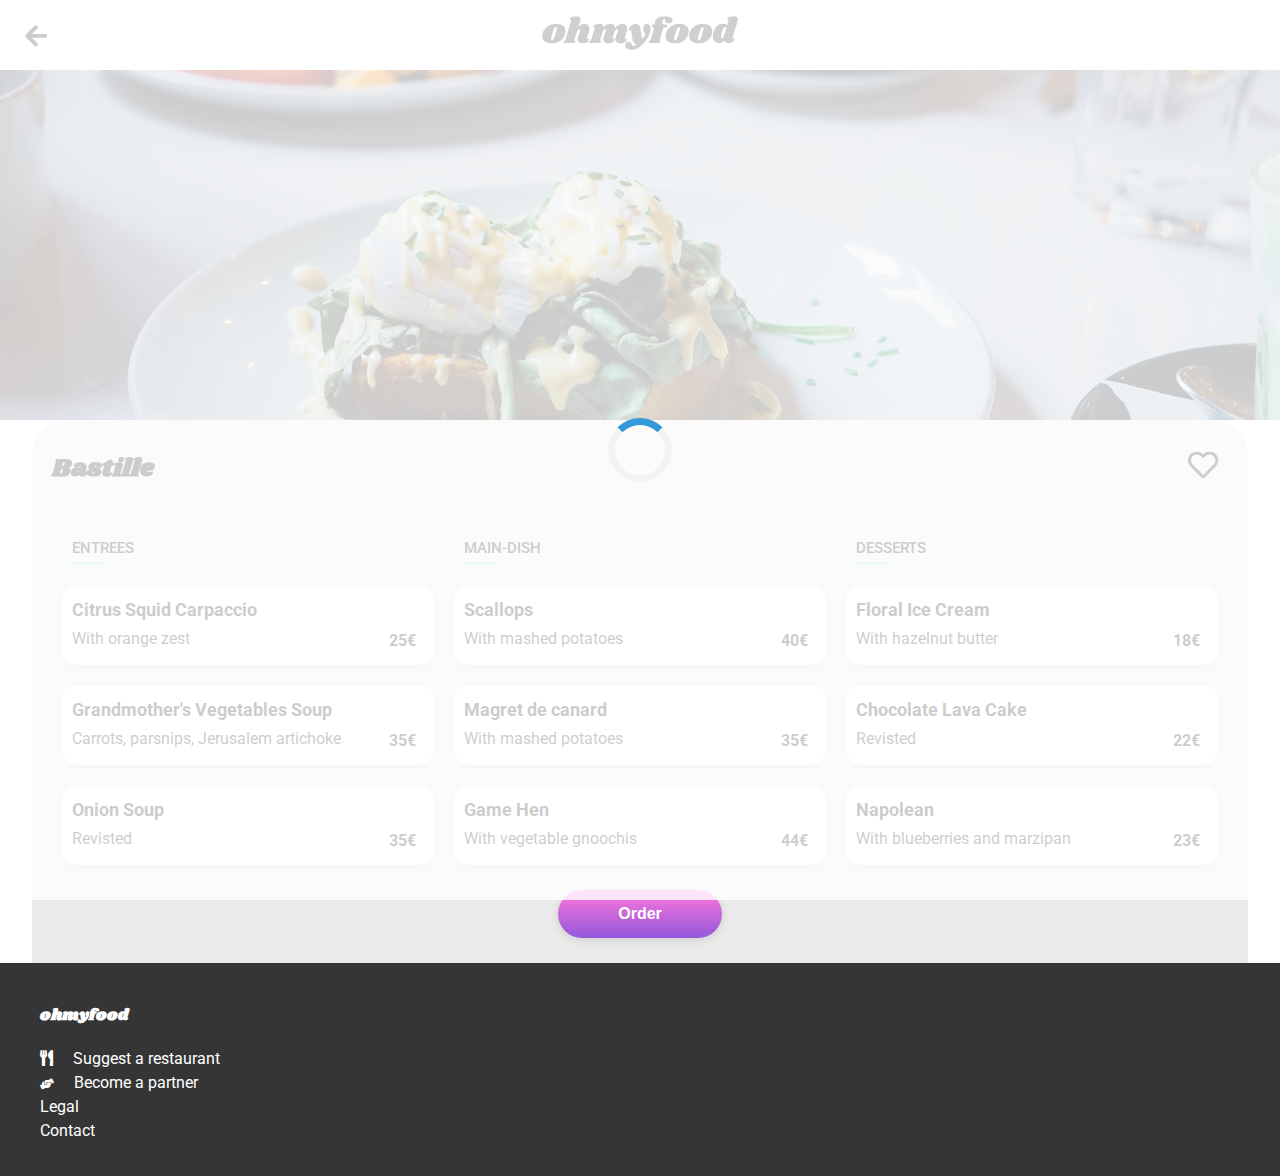
==== commit 81feac46: "i am almost finished about 90% finished, its fully responsive and i fixed the issues i discussed las" ====
--- a/bastille.html
+++ b/bastille.html
@@ -17,181 +17,188 @@
       <div id="loading-spinner">
          <div class = 'spinner'></div>
       </div>
+       <!-- This is the navigation section -->
       <nav>
          <div class = 'nav-section logo-section'>
             <a href = 'index.html'><i class="fas fa-arrow-left arrow"></i></a>
             <a href = 'index.html'><img src = 'images/ohmyfood.png' class = 'logo'/></a>         
          </div>
       </nav>
+       <!-- This is the header section -->
       <header id = 'menus-header'>
          <img src = 'images/4.jpg'/>
       </header>
+       <!-- This is the menu section -->
       <section id = 'menu'>
          <div class = 'top-menu'>
             <h1>Bastille</h1>
+             <!-- Heart icons for favoriting -->
             <a class="heart-icon far fa-heart"></a> 
             <a class="heart-icon fas fa-heart"></a> 
          </div>
          <div class = 'row'>
-         <div class = 'menu-courses entrees-section'>
-            <h3>Entrees</h3>
-            <div class = 'menu-cards'>
-               <div class = 'entrees-card' >
-                  <div class = 'box-contents'>
-                     <div class = 'box-contents left'>
-                        <h4>Citrus Squid Carpaccio</h4>
-                        <p class = 'menu-extra'>With orange zest</p>
-                     </div>
-                     <div class = 'box-contents right'>
-                        <p class = 'prices'><b>25&#8364;</b></p>
-                        <div class = 'checklist'>
-                           <div class = 'tick'>
-                              <i class="fas fa-check"></i>
-                           </div>
-                        </div>
-                     </div>
-                  </div>
-               </div>
-               <div class = 'entrees-card' >
-                  <div class = 'box-contents'>
-                     <div class = 'box-contents left'>
-                        <h4>Grandmother's Vegetables Soup</h4>
-                        <p class = 'menu-extra'>Carrots, parsnips, Jerusalem artichoke </p>
-                     </div>
-                     <div class = 'box-contents right'>
-                        <p class = 'prices'><b>35&#8364;</b></p>
-                        <div class = 'checklist'>
-                           <div class = 'tick'>
-                              <i class="fas fa-check"></i>
-                           </div>
-                        </div>
-                     </div>
-                  </div>
-               </div>
-               <div class = 'entrees-card' >
-                <div class = 'box-contents'>
-                   <div class = 'box-contents left'>
-                      <h4>Onion Soup</h4>
-                      <p class = 'menu-extra'>Revisted</p>
-                   </div>
-                   <div class = 'box-contents right'>
-                      <p class = 'prices'><b>35&#8364;</b></p>
-                      <div class = 'checklist'>
-                         <div class = 'tick'>
-                            <i class="fas fa-check"></i>
-                         </div>
-                      </div>
-                   </div>
-                </div>
-             </div>
-            </div>
-         </div>
-         <div class = 'menu-courses maindish-section'>
-            <h3>Main-Dish</h3>
-            <div class = 'menu-cards'>
-                <div class = 'entrees-card' >
-                    <div class = 'box-contents'>
-                       <div class = 'box-contents left'>
-                          <h4>Scallops</h4>
-                          <p class = 'menu-extra'>With mashed potatoes</p>
-                       </div>
-                       <div class = 'box-contents right'>
-                          <p class = 'prices'><b>40&#8364;</b></p>
-                          <div class = 'checklist'>
-                             <div class = 'tick'>
-                                <i class="fas fa-check"></i>
-                             </div>
-                          </div>
-                       </div>
-                    </div>
-                 </div>
-                <div class = 'entrees-card' >
-                    <div class = 'box-contents'>
-                       <div class = 'box-contents left'>
-                          <h4>Magret de canard</h4>
-                          <p class = 'menu-extra'>With mashed potatoes</p>
-                       </div>
-                       <div class = 'box-contents right'>
-                          <p class = 'prices'><b>35&#8364;</b></p>
-                          <div class = 'checklist'>
-                             <div class = 'tick'>
-                                <i class="fas fa-check"></i>
-                             </div>
-                          </div>
-                       </div>
-                    </div>
-                 </div>
-               <div class = 'entrees-card' >
-                <div class = 'box-contents'>
-                   <div class = 'box-contents left'>
-                      <h4>Game Hen</h4>
-                      <p class = 'menu-extra'>With vegetable gnoochis</p>
-                   </div>
-                   <div class = 'box-contents right'>
-                      <p class = 'prices'><b>44&#8364;</b></p>
-                      <div class = 'checklist'>
-                         <div class = 'tick'>
-                            <i class="fas fa-check"></i>
-                         </div>
-                      </div>
-                   </div>
-                </div>
-             </div>
-            </div>
-         </div>
-         <div class = 'menu-courses dessert-section'>
-            <h3>Desserts</h3>
-            <div class = 'menu-cards'>
-               <div class = 'entrees-card'>
-                  <div class = 'box-contents'>
-                     <div class = 'box-contents left'>
-                        <h4>Floral Ice Cream</h4>
-                        <p class = 'menu-extra'>With hazelnut butter</p>
-                     </div>
-                     <div class = 'box-contents right'>
-                        <p class = 'prices'><b>18&#8364;</b></p>
-                        <div class = 'checklist'>
-                           <div class = 'tick'>
-                              <i class="fas fa-check"></i>
-                           </div>
-                        </div>
-                     </div>
-                  </div>
-               </div>
-               <div class = 'entrees-card' >
-                  <div class = 'box-contents'>
-                     <div class = 'box-contents left'>
-                        <h4>Chocolate Lava Cake</h4>
-                        <p class = 'menu-extra'>Revisted</p>
-                     </div>
-                     <div class = 'box-contents right'>
-                        <p class = 'prices'><b>22&#8364;</b></p>
-                        <div class = 'checklist'>
-                           <div class = 'tick'>
-                              <i class="fas fa-check"></i>
-                           </div>
-                        </div>
-                     </div>
-                  </div>
-               </div>
-               <div class = 'entrees-card' >
-                  <div class = 'box-contents'>
-                     <div class = 'box-contents left'>
-                        <h4>Napolean</h4>
-                        <p class = 'menu-extra'>With blueberries and marzipan</p>
-                     </div>
-                     <div class = 'box-contents right'>
-                        <p class = 'prices'><b>23&#8364;</b></p>
-                        <div class = 'checklist'>
-                           <div class = 'tick'>
-                              <i class="fas fa-check"></i>
+            <div class = 'menu-courses entrees-section'>
+               <h3>Entrees</h3>
+               <div class = 'menu-cards'>
+                  <div class = 'entrees-card' >
+                      <!-- Entrees card content -->
+                     <div class = 'box-contents'>
+                        <div class = 'box-contents left'>
+                           <h4>Citrus Squid Carpaccio</h4>
+                           <p class = 'menu-extra'>With orange zest</p>
+                        </div>
+                        <div class = 'box-contents right'>
+                           <p class = 'prices'><b>25&#8364;</b></p>
+                           <div class = 'checklist'>
+                              <div class = 'tick'>
+                                 <i class="fas fa-check"></i>
+                              </div>
+                           </div>
+                        </div>
+                     </div>
+                  </div>
+                  <div class = 'entrees-card' >
+                     <div class = 'box-contents'>
+                        <div class = 'box-contents left'>
+                           <h4>Grandmother's Vegetables Soup</h4>
+                           <p class = 'menu-extra'>Carrots, parsnips, Jerusalem artichoke </p>
+                        </div>
+                        <div class = 'box-contents right'>
+                           <p class = 'prices'><b>35&#8364;</b></p>
+                           <div class = 'checklist'>
+                              <div class = 'tick'>
+                                 <i class="fas fa-check"></i>
+                              </div>
+                           </div>
+                        </div>
+                     </div>
+                  </div>
+                  <div class = 'entrees-card' >
+                     <div class = 'box-contents'>
+                        <div class = 'box-contents left'>
+                           <h4>Onion Soup</h4>
+                           <p class = 'menu-extra'>Revisted</p>
+                        </div>
+                        <div class = 'box-contents right'>
+                           <p class = 'prices'><b>35&#8364;</b></p>
+                           <div class = 'checklist'>
+                              <div class = 'tick'>
+                                 <i class="fas fa-check"></i>
+                              </div>
                            </div>
                         </div>
                      </div>
                   </div>
                </div>
             </div>
-         </div>
+            <div class = 'menu-courses maindish-section'>
+               <h3>Main-Dish</h3>
+               <div class = 'menu-cards'>
+                  <div class = 'entrees-card' >
+                     <!-- Main-Dish card content -->
+                     <div class = 'box-contents'>
+                        <div class = 'box-contents left'>
+                           <h4>Scallops</h4>
+                           <p class = 'menu-extra'>With mashed potatoes</p>
+                        </div>
+                        <div class = 'box-contents right'>
+                           <p class = 'prices'><b>40&#8364;</b></p>
+                           <div class = 'checklist'>
+                              <div class = 'tick'>
+                                 <i class="fas fa-check"></i>
+                              </div>
+                           </div>
+                        </div>
+                     </div>
+                  </div>
+                  <div class = 'entrees-card' >
+                     <div class = 'box-contents'>
+                        <div class = 'box-contents left'>
+                           <h4>Magret de canard</h4>
+                           <p class = 'menu-extra'>With mashed potatoes</p>
+                        </div>
+                        <div class = 'box-contents right'>
+                           <p class = 'prices'><b>35&#8364;</b></p>
+                           <div class = 'checklist'>
+                              <div class = 'tick'>
+                                 <i class="fas fa-check"></i>
+                              </div>
+                           </div>
+                        </div>
+                     </div>
+                  </div>
+                  <div class = 'entrees-card' >
+                     <div class = 'box-contents'>
+                        <div class = 'box-contents left'>
+                           <h4>Game Hen</h4>
+                           <p class = 'menu-extra'>With vegetable gnoochis</p>
+                        </div>
+                        <div class = 'box-contents right'>
+                           <p class = 'prices'><b>44&#8364;</b></p>
+                           <div class = 'checklist'>
+                              <div class = 'tick'>
+                                 <i class="fas fa-check"></i>
+                              </div>
+                           </div>
+                        </div>
+                     </div>
+                  </div>
+               </div>
+            </div>
+            <div class = 'menu-courses dessert-section'>
+               <h3>Desserts</h3>
+               <div class = 'menu-cards'>
+                  <div class = 'entrees-card'>
+                     <!-- EDesserts card content -->
+                     <div class = 'box-contents'>
+                        <div class = 'box-contents left'>
+                           <h4>Floral Ice Cream</h4>
+                           <p class = 'menu-extra'>With hazelnut butter</p>
+                        </div>
+                        <div class = 'box-contents right'>
+                           <p class = 'prices'><b>18&#8364;</b></p>
+                           <div class = 'checklist'>
+                              <div class = 'tick'>
+                                 <i class="fas fa-check"></i>
+                              </div>
+                           </div>
+                        </div>
+                     </div>
+                  </div>
+                  <div class = 'entrees-card' >
+                     <div class = 'box-contents'>
+                        <div class = 'box-contents left'>
+                           <h4>Chocolate Lava Cake</h4>
+                           <p class = 'menu-extra'>Revisted</p>
+                        </div>
+                        <div class = 'box-contents right'>
+                           <p class = 'prices'><b>22&#8364;</b></p>
+                           <div class = 'checklist'>
+                              <div class = 'tick'>
+                                 <i class="fas fa-check"></i>
+                              </div>
+                           </div>
+                        </div>
+                     </div>
+                  </div>
+                  <div class = 'entrees-card' >
+                     <div class = 'box-contents'>
+                        <div class = 'box-contents left'>
+                           <h4>Napolean</h4>
+                           <p class = 'menu-extra'>With blueberries and marzipan</p>
+                        </div>
+                        <div class = 'box-contents right'>
+                           <p class = 'prices'><b>23&#8364;</b></p>
+                           <div class = 'checklist'>
+                              <div class = 'tick'>
+                                 <i class="fas fa-check"></i>
+                              </div>
+                           </div>
+                        </div>
+                     </div>
+                  </div>
+               </div>
+            </div>
          </div>
          <div class = 'btn-container'>
             <button class = 'order-btn'>Order</button>
--- a/css/restaurantmenu.css
+++ b/css/restaurantmenu.css
@@ -386,6 +386,8 @@
     top: 25px;
   }
   #menu .btn-container .order-btn {
+    position: relative;
+    bottom: 20px;
     border-radius: 30px;
     border: none;
     background: linear-gradient(#ff79da, #9356dc);
@@ -396,9 +398,432 @@
     color: white;
     font-weight: bold;
     font-size: medium;
+    box-shadow: rgba(99, 99, 99, 0.2) 0px 2px 8px 0px;
+    margin: auto;
+  }
+  #menu .top-menu {
+    display: flex;
+    flex-direction: row;
+    justify-content: space-between;
+  }
+  #menu .top-menu .heart-icon.far {
+    position: absolute;
+    top: 30px;
+    right: 29px;
+    color: black;
+    font-size: 30px;
+  }
+  #menu .top-menu .heart-icon.fas {
+    position: absolute;
+    top: 45px;
+    right: 36px;
+    font-size: 18px;
+    opacity: 0;
+    color: transparent;
+    background-clip: text;
+    -webkit-background-clip: text;
+    background-image: linear-gradient(#ff79da, #9356dc);
+    cursor: pointer;
+    transform-origin: bottom;
+  }
+  #menu .top-menu .heart-icon.fas:hover {
+    opacity: 1;
+    transition: all 0.7s ease-in;
+    transform: scale(2); /* Initially set the scale to 0 */
+  }
+  #menu h1 {
+    font-family: "Shrikhand", cursive;
+    margin-top: 30px;
+    margin-left: 20px;
+    font-size: 30px;
+    max-width: 280px;
+  }
+  #menu h3 {
+    font-family: "Roboto", sans-serif;
+    text-transform: uppercase;
+    margin-left: 20px;
+    font-weight: 500;
+    font-size: 15px;
+  }
+  #menu h3::after {
+    content: "";
+    display: block;
+    width: 9%;
+    border-bottom: 3px solid #99e2d0;
+    padding-top: 5px;
+  }
+  #menu .menu-courses {
+    width: 100%;
+    height: 100%;
+    box-sizing: border-box;
+    margin-bottom: 30px;
+  }
+  #menu .menu-courses .menu-cards {
+    width: 100%;
+    height: -moz-fit-content;
+    height: fit-content;
+  }
+  #menu .menu-courses .entrees-card.bigger {
+    height: 90px;
+  }
+  #menu .menu-courses .menu-extra.bigger {
+    position: relative;
+  }
+  #menu .menu-courses .prices.bigger {
+    position: relative;
+    top: 40px !important;
+  }
+  #menu .menu-courses .box-contents.bigger {
+    height: 90px !important;
+  }
+  #menu .menu-courses .box-contents.right.bigger {
+    height: 90px;
+  }
+  #menu .menu-courses .box-contents.left.bigger {
+    margin-top: 10px;
+  }
+  #menu .menu-courses .entrees-card {
+    width: 90%;
+    height: -moz-fit-content;
+    height: fit-content;
+    margin: auto;
+    background-color: white;
+    border-radius: 15px;
+    box-shadow: rgba(99, 99, 99, 0.2) 0px 2px 8px 0px;
+    padding-left: 5px;
+    box-sizing: border-box;
+    margin-top: 20px;
+  }
+  #menu .menu-courses .entrees-card .box-contents {
+    display: flex;
+    flex-direction: row;
+    width: 100%;
+    height: 80px;
+    overflow: hidden;
+  }
+  #menu .menu-courses .entrees-card .box-contents h4 {
+    font-family: "Roboto", sans-serif;
+    font-size: 17px;
+  }
+  #menu .menu-courses .entrees-card .box-contents .box-contents.left {
+    display: block;
+    flex-basis: 75%;
+    position: relative;
+    bottom: 10px;
+    padding-left: 5px;
+  }
+  #menu .menu-courses .entrees-card .box-contents .box-contents.right {
+    display: flex;
+    justify-content: space-between;
+    flex-basis: 25%;
+    position: relative;
+    overflow: hidden;
+    width: 100%;
+    transform: translateX(50%);
+    transition: all 0.3s ease;
+  }
+  #menu .menu-courses .entrees-card .box-contents .box-contents.right .prices {
+    position: relative;
+    top: 30px;
+    transition: all 0.7s ease;
+    font-family: "Roboto", sans-serif;
+    float: right;
+  }
+  #menu .menu-courses .entrees-card .box-contents .box-contents.right .checklist {
+    display: flex;
+    height: 100%;
+    width: 50%;
+    background-color: #99e2d0;
+    border-radius: 0 15px 15px 0;
+    transition: all 0.7s ease;
+  }
+  #menu .menu-courses .entrees-card .box-contents .box-contents.right .checklist .tick {
+    display: flex;
+    margin: auto;
+    background-color: white;
+    border-radius: 50%;
+    width: 30px;
+    height: 30px;
+    transition: transform 0.9s ease-in-out;
+  }
+  #menu .menu-courses .entrees-card .box-contents .box-contents.right .checklist .tick i {
+    margin: auto;
+    color: #99e2d0;
+  }
+  #menu .menu-courses .entrees-card:hover .box-contents.right {
+    transform: translateX(0%);
+  }
+  #menu .menu-courses .entrees-card:hover .tick {
+    transform: rotate(360deg);
+  }
+  #menu .menu-courses .entrees-card:hover .menu-extra {
+    width: 90%;
+  }
+  #menu h4 {
+    position: relative;
+    font-family: "Roboto", sans-serif;
+  }
+  #menu .menu-extra {
+    font-family: "Roboto", sans-serif;
+    position: relative;
+    bottom: 10px;
+    width: 100%;
+    overflow: hidden;
+    white-space: nowrap;
+    text-overflow: ellipsis;
+    transition: all 0.3s ease;
+  }
+}
+/*tablet*/
+@media only screen and (min-width: 768px) and (max-width: 991px) {
+  html,
+  body {
+    padding: 0;
+    margin: 0;
+    overflow-x: hidden;
+    box-sizing: border-box;
+    width: 100%;
+    height: 100%;
+    background-color: #eaeaea;
+  }
+  nav {
+    display: flex;
+    flex-direction: column;
+    text-align: center;
+    align-items: center;
+    width: 100%;
+    box-sizing: border-box;
+    position: relative;
+  }
+  nav .logo {
+    width: 50%;
+  }
+  nav .nav-section {
+    display: flex;
+    flex-direction: column;
+  }
+  nav .nav-section.location {
+    justify-content: center;
+    align-items: center;
+    background-color: #eaeaea;
+    width: 100%;
+    height: 50px;
+    border-top: 5px solid #cfcfcf;
+    font-family: "Roboto", sans-serif;
+    font-weight: 700;
+    display: inline;
+  }
+  nav .nav-section.location span {
+    display: inline;
+    text-align: center;
+    position: relative;
+    top: 15px;
+  }
+  nav .nav-section.logo-section {
+    display: flex;
+    justify-content: center;
+    align-items: center;
+    height: 60px;
+    padding: 5px;
+    background-color: white;
+    width: 100%;
+  }
+  nav .arrow {
+    position: absolute;
+    top: 23px;
+    left: 25px;
+    font-size: 25px;
+  }
+  nav .nav-section.logo {
+    text-align: center;
+  }
+  nav .fa-map-marker-alt {
+    margin-right: 30px;
+  }
+  nav .area {
+    margin-right: 30px;
+  }
+  header {
+    display: flex;
+    flex-direction: column;
+    justify-content: center;
+    align-items: center;
+    background-color: #f6f6f6;
+    font-family: "Roboto", sans-serif;
+    height: 270px;
+    width: 100%;
+    box-sizing: border-box;
+  }
+  header h1 {
+    font-size: 25px;
+    margin-top: 20px;
+  }
+  header p {
+    text-align: center;
+    max-width: 300px;
+    font-family: "Roboto", sans-serif;
+    font-weight: 300;
+    font-size: 18px;
+    margin-top: 30px;
+    margin-bottom: 20px;
+  }
+  header button {
+    border-radius: 30px;
+    border: none;
+    background: linear-gradient(#ff79da, #9356dc);
+    padding-top: 15px;
+    padding-bottom: 15px;
+    padding-left: 25px;
+    padding-right: 25px;
+    color: white;
+    font-weight: bold;
+    font-size: small;
     margin-top: 0px;
     box-shadow: rgba(99, 99, 99, 0.2) 0px 2px 8px 0px;
+  }
+  #restaurants {
+    width: 100%;
+    height: -moz-fit-content;
+    height: fit-content;
+    box-sizing: border-box;
+    display: flex;
+    flex-direction: column;
+    background-color: #eaeaea;
+    padding-top: 50px;
+    margin-top: 50px;
+  }
+  #restaurants h2 {
+    font-family: "Roboto", sans-serif;
+    margin-left: 20px;
+  }
+  #restaurants .restaurant-card-wrapper {
+    display: flex;
+    justify-content: center;
+    flex-direction: column;
+    align-items: center;
+    position: relative;
+    bottom: 20px;
+    margin-bottom: 70px;
+  }
+  #restaurants .restaurant-cards {
+    position: relative;
+    height: 260px;
+    width: 90%;
+    background-color: white;
+    border-radius: 15px;
+    overflow: hidden;
+    box-shadow: rgba(99, 99, 99, 0.2) 0px 2px 8px 0px;
+    margin-top: 20px;
+  }
+  #restaurants .new {
+    position: absolute;
+    top: 30px;
+    right: 15px;
+    background-color: #99e2d0;
+    padding-left: 30px;
+    padding-right: 30px;
+    padding-top: 7px;
+    padding-bottom: 7px;
+    font-family: "Roboto", sans-serif;
+    color: #0a8d6d;
+    box-shadow: rgba(99, 99, 99, 0.2) 0px 2px 8px 0px;
+  }
+  #restaurants .restaurant-cards img {
+    -o-object-fit: cover;
+       object-fit: cover;
+    width: 100%;
+    border-radius: 15px 15px 0px 0px;
+    height: 70%;
+  }
+  #restaurants .title {
+    padding-left: 20px;
+    position: relative;
+    bottom: 5px;
+  }
+  #restaurants h3 {
+    font-family: "Roboto", sans-serif;
+  }
+  #restaurants .title p {
+    position: relative;
+    bottom: 17px;
+    font-family: "Roboto", sans-serif;
+  }
+  footer {
+    width: 100%;
+    padding-left: 20px;
+    padding-top: 20px;
+    background-color: #353535;
+    display: flex;
+    flex-direction: column;
+    margin: 0;
+  }
+  footer h4 {
+    font-family: "Shrikhand", cursive;
+    color: white;
+  }
+  footer ul {
+    list-style-type: none;
+    padding: 0;
+    position: relative;
+    bottom: 20px;
+  }
+  footer a {
+    text-decoration: none;
+    color: white;
+    font-family: "Roboto", sans-serif;
+  }
+  footer li {
+    margin-top: 5px;
+  }
+  footer .link-icon {
+    position: relative;
+    left: 20px;
+  }
+  footer i {
+    color: white;
+  }
+  footer .fa-hands-helping {
+    font-size: 11px;
+  }
+  #menus-header {
+    width: 100%;
+    height: 400px;
+    position: relative;
+  }
+  #menus-header img {
+    width: 100%;
+    height: 100%;
+    -o-object-fit: cover;
+       object-fit: cover;
+  }
+  #menu {
+    width: 100%;
+    background-color: #eaeaea;
+    position: relative;
+    bottom: 30px;
+    border-radius: 35px 35px 0 0;
+    margin: 0%;
+    position: relative;
+  }
+  #menu .btn-container {
+    display: flex;
+    position: relative;
+    top: 25px;
+  }
+  #menu .btn-container .order-btn {
+    border-radius: 30px;
+    border: none;
+    background: linear-gradient(#ff79da, #9356dc);
+    padding-top: 15px;
+    padding-bottom: 15px;
+    padding-left: 60px;
+    padding-right: 60px;
+    color: white;
+    font-weight: bold;
+    font-size: medium;
+    box-shadow: rgba(99, 99, 99, 0.2) 0px 2px 8px 0px;
     margin: auto;
+    margin-bottom: 40px;
   }
   #menu .top-menu {
     display: flex;
@@ -434,8 +859,7 @@
     font-family: "Shrikhand", cursive;
     margin-top: 30px;
     margin-left: 20px;
-    font-size: 30px;
-    max-width: 280px;
+    font-size: 25px;
   }
   #menu h3 {
     font-family: "Roboto", sans-serif;
@@ -447,7 +871,7 @@
   #menu h3::after {
     content: "";
     display: block;
-    width: 9%;
+    width: 5%;
     border-bottom: 3px solid #99e2d0;
     padding-top: 5px;
   }
@@ -462,31 +886,9 @@
     height: -moz-fit-content;
     height: fit-content;
   }
-  #menu .menu-courses .entrees-card.bigger {
-    height: 90px;
-  }
-  #menu .menu-courses .menu-extra.bigger {
-    position: relative;
-    bottom: 15px;
-  }
-  #menu .menu-courses .menu-extra.bigger-card {
-    position: relative;
-    top: 5px;
-  }
-  #menu .menu-courses .prices.bigger {
-    position: relative;
-    top: 45px;
-  }
-  #menu .menu-courses .box-contents.bigger {
-    height: 90px !important;
-  }
-  #menu .menu-courses .box-contents.right.bigger {
-    height: 90px;
-  }
   #menu .menu-courses .entrees-card {
-    width: 90%;
-    height: -moz-fit-content;
-    height: fit-content;
+    width: 95%;
+    height: 80px;
     margin: auto;
     background-color: white;
     border-radius: 15px;
@@ -500,14 +902,15 @@
     flex-direction: row;
     width: 100%;
     height: 80px;
+    overflow: hidden;
   }
   #menu .menu-courses .entrees-card .box-contents h4 {
     font-family: "Roboto", sans-serif;
-    font-size: 17px;
+    font-size: 19px;
   }
   #menu .menu-courses .entrees-card .box-contents .box-contents.left {
     display: block;
-    flex-basis: 65%;
+    flex-basis: 80%;
     position: relative;
     bottom: 10px;
     padding-left: 5px;
@@ -515,15 +918,17 @@
   #menu .menu-courses .entrees-card .box-contents .box-contents.right {
     display: flex;
     justify-content: space-between;
-    flex-basis: 35%;
+    flex-basis: 20%;
     position: relative;
     overflow: hidden;
     width: 100%;
+    transform: translateX(50%);
+    transition: all 0.3s ease;
   }
   #menu .menu-courses .entrees-card .box-contents .box-contents.right .prices {
-    position: absolute;
-    right: 20px;
-    bottom: -1px;
+    position: relative;
+    top: 30px;
+    left: 30px;
     transition: all 0.7s ease;
     font-family: "Roboto", sans-serif;
   }
@@ -534,8 +939,6 @@
     background-color: #99e2d0;
     border-radius: 0 15px 15px 0;
     transition: all 0.7s ease;
-    position: absolute;
-    right: -75px;
   }
   #menu .menu-courses .entrees-card .box-contents .box-contents.right .checklist .tick {
     display: flex;
@@ -550,17 +953,14 @@
     margin: auto;
     color: #99e2d0;
   }
-  #menu .menu-courses .entrees-card:hover .checklist {
-    transform: translateX(-75px);
-  }
-  #menu .menu-courses .entrees-card:hover .prices {
-    transform: translateX(-60px);
+  #menu .menu-courses .entrees-card:hover .box-contents.right {
+    transform: translateX(0%);
   }
   #menu .menu-courses .entrees-card:hover .tick {
     transform: rotate(360deg);
   }
   #menu .menu-courses .entrees-card:hover .menu-extra {
-    width: 200px;
+    width: 90%;
   }
   #menu h4 {
     position: relative;
@@ -569,16 +969,15 @@
   #menu .menu-extra {
     font-family: "Roboto", sans-serif;
     position: relative;
-    bottom: 10px;
-    max-width: 250px;
+    bottom: 15px;
+    width: 100%;
     overflow: hidden;
     white-space: nowrap;
     text-overflow: ellipsis;
-    transition: all 0.3s ease-in;
+    transition: all 0.3s ease;
   }
 }
-/*tablet*/
-@media only screen and (min-width: 768px) and (max-width: 991px) {
+@media screen and (min-width: 992px) {
   html,
   body {
     padding: 0;
@@ -586,8 +985,6 @@
     overflow-x: hidden;
     box-sizing: border-box;
     width: 100%;
-    height: 100%;
-    background-color: #eaeaea;
   }
   nav {
     display: flex;
@@ -753,7 +1150,8 @@
   }
   footer {
     width: 100%;
-    padding-left: 20px;
+    height: 100%;
+    padding-left: 40px;
     padding-top: 20px;
     background-color: #353535;
     display: flex;
@@ -790,7 +1188,7 @@
   }
   #menus-header {
     width: 100%;
-    height: 400px;
+    height: 350px;
     position: relative;
   }
   #menus-header img {
@@ -800,38 +1198,20 @@
        object-fit: cover;
   }
   #menu {
-    width: 100%;
+    width: 95%;
+    height: -moz-fit-content;
+    height: fit-content;
     background-color: #eaeaea;
     position: relative;
-    bottom: 30px;
     border-radius: 35px 35px 0 0;
     margin: 0%;
-    position: relative;
-  }
-  #menu .btn-container {
-    display: flex;
-    position: relative;
-    top: 25px;
-  }
-  #menu .btn-container .order-btn {
-    border-radius: 30px;
-    border: none;
-    background: linear-gradient(#ff79da, #9356dc);
-    padding-top: 15px;
-    padding-bottom: 15px;
-    padding-left: 60px;
-    padding-right: 60px;
-    color: white;
-    font-weight: bold;
-    font-size: medium;
-    box-shadow: rgba(99, 99, 99, 0.2) 0px 2px 8px 0px;
     margin: auto;
-    margin-bottom: 40px;
-  }
-  #menu .top-menu {
+  }
+  #menu .row {
     display: flex;
     flex-direction: row;
-    justify-content: space-between;
+    padding: 20px;
+    position: relative;
   }
   #menu .top-menu .heart-icon.far {
     position: absolute;
@@ -858,390 +1238,6 @@
     transition: all 0.7s ease-in;
     transform: scale(2); /* Initially set the scale to 0 */
   }
-  #menu h1 {
-    font-family: "Shrikhand", cursive;
-    margin-top: 30px;
-    margin-left: 20px;
-    font-size: 25px;
-  }
-  #menu h3 {
-    font-family: "Roboto", sans-serif;
-    text-transform: uppercase;
-    margin-left: 20px;
-    font-weight: 500;
-    font-size: 15px;
-  }
-  #menu h3::after {
-    content: "";
-    display: block;
-    width: 5%;
-    border-bottom: 3px solid #99e2d0;
-    padding-top: 5px;
-  }
-  #menu .menu-courses {
-    width: 100%;
-    height: 100%;
-    box-sizing: border-box;
-    margin-bottom: 30px;
-  }
-  #menu .menu-courses .menu-cards {
-    width: 100%;
-    height: -moz-fit-content;
-    height: fit-content;
-  }
-  #menu .menu-courses .entrees-card {
-    width: 95%;
-    height: 80px;
-    margin: auto;
-    background-color: white;
-    border-radius: 15px;
-    box-shadow: rgba(99, 99, 99, 0.2) 0px 2px 8px 0px;
-    padding-left: 5px;
-    box-sizing: border-box;
-    margin-top: 20px;
-  }
-  #menu .menu-courses .entrees-card .box-contents {
-    display: flex;
-    flex-direction: row;
-    width: 100%;
-    height: 80px;
-  }
-  #menu .menu-courses .entrees-card .box-contents h4 {
-    font-family: "Roboto", sans-serif;
-    font-size: 19px;
-  }
-  #menu .menu-courses .entrees-card .box-contents .box-contents.left {
-    display: block;
-    flex-basis: 70%;
-    position: relative;
-    bottom: 10px;
-    padding-left: 5px;
-  }
-  #menu .menu-courses .entrees-card .box-contents .box-contents.right {
-    display: flex;
-    justify-content: space-between;
-    flex-basis: 30%;
-    position: relative;
-    overflow: hidden;
-    width: 100%;
-  }
-  #menu .menu-courses .entrees-card .box-contents .box-contents.right .prices {
-    position: absolute;
-    right: 20px;
-    bottom: -1px;
-    transition: all 0.7s ease;
-    font-family: "Roboto", sans-serif;
-  }
-  #menu .menu-courses .entrees-card .box-contents .box-contents.right .checklist {
-    display: flex;
-    height: 100%;
-    width: 50%;
-    background-color: #99e2d0;
-    border-radius: 0 15px 15px 0;
-    transition: all 0.7s ease;
-    position: absolute;
-    right: -120px;
-  }
-  #menu .menu-courses .entrees-card .box-contents .box-contents.right .checklist .tick {
-    display: flex;
-    margin: auto;
-    background-color: white;
-    border-radius: 50%;
-    width: 30px;
-    height: 30px;
-    transition: transform 0.9s ease-in-out;
-  }
-  #menu .menu-courses .entrees-card .box-contents .box-contents.right .checklist .tick i {
-    margin: auto;
-    color: #99e2d0;
-  }
-  #menu .menu-courses .entrees-card:hover .checklist {
-    transform: translateX(-120px);
-  }
-  #menu .menu-courses .entrees-card:hover .prices {
-    transform: translateX(-120px);
-  }
-  #menu .menu-courses .entrees-card:hover .tick {
-    transform: rotate(360deg);
-  }
-  #menu .menu-courses .entrees-card:hover .menu-extra {
-    width: 200px;
-  }
-  #menu h4 {
-    position: relative;
-    font-family: "Roboto", sans-serif;
-  }
-  #menu .menu-extra {
-    font-family: "Roboto", sans-serif;
-    position: relative;
-    bottom: 15px;
-    width: 280px;
-    overflow: hidden;
-    white-space: nowrap;
-    text-overflow: ellipsis;
-    transition: all 0.3s ease-in;
-  }
-}
-@media screen and (min-width: 992px) {
-  html, body {
-    padding: 0;
-    margin: 0;
-    overflow-x: hidden;
-    box-sizing: border-box;
-    width: 100%;
-  }
-  nav {
-    display: flex;
-    flex-direction: column;
-    text-align: center;
-    align-items: center;
-    width: 100%;
-    box-sizing: border-box;
-    position: relative;
-  }
-  nav .logo {
-    width: 50%;
-  }
-  nav .nav-section {
-    display: flex;
-    flex-direction: column;
-  }
-  nav .nav-section.location {
-    justify-content: center;
-    align-items: center;
-    background-color: #eaeaea;
-    width: 100%;
-    height: 50px;
-    border-top: 5px solid #cfcfcf;
-    font-family: "Roboto", sans-serif;
-    font-weight: 700;
-    display: inline;
-  }
-  nav .nav-section.location span {
-    display: inline;
-    text-align: center;
-    position: relative;
-    top: 15px;
-  }
-  nav .nav-section.logo-section {
-    display: flex;
-    justify-content: center;
-    align-items: center;
-    height: 60px;
-    padding: 5px;
-    background-color: white;
-    width: 100%;
-  }
-  nav .arrow {
-    position: absolute;
-    top: 23px;
-    left: 25px;
-    font-size: 25px;
-  }
-  nav .nav-section.logo {
-    text-align: center;
-  }
-  nav .fa-map-marker-alt {
-    margin-right: 30px;
-  }
-  nav .area {
-    margin-right: 30px;
-  }
-  header {
-    display: flex;
-    flex-direction: column;
-    justify-content: center;
-    align-items: center;
-    background-color: #f6f6f6;
-    font-family: "Roboto", sans-serif;
-    height: 270px;
-    width: 100%;
-    box-sizing: border-box;
-  }
-  header h1 {
-    font-size: 25px;
-    margin-top: 20px;
-  }
-  header p {
-    text-align: center;
-    max-width: 300px;
-    font-family: "Roboto", sans-serif;
-    font-weight: 300;
-    font-size: 18px;
-    margin-top: 30px;
-    margin-bottom: 20px;
-  }
-  header button {
-    border-radius: 30px;
-    border: none;
-    background: linear-gradient(#ff79da, #9356dc);
-    padding-top: 15px;
-    padding-bottom: 15px;
-    padding-left: 25px;
-    padding-right: 25px;
-    color: white;
-    font-weight: bold;
-    font-size: small;
-    margin-top: 0px;
-    box-shadow: rgba(99, 99, 99, 0.2) 0px 2px 8px 0px;
-  }
-  #restaurants {
-    width: 100%;
-    height: -moz-fit-content;
-    height: fit-content;
-    box-sizing: border-box;
-    display: flex;
-    flex-direction: column;
-    background-color: #eaeaea;
-    padding-top: 50px;
-    margin-top: 50px;
-  }
-  #restaurants h2 {
-    font-family: "Roboto", sans-serif;
-    margin-left: 20px;
-  }
-  #restaurants .restaurant-card-wrapper {
-    display: flex;
-    justify-content: center;
-    flex-direction: column;
-    align-items: center;
-    position: relative;
-    bottom: 20px;
-    margin-bottom: 70px;
-  }
-  #restaurants .restaurant-cards {
-    position: relative;
-    height: 260px;
-    width: 90%;
-    background-color: white;
-    border-radius: 15px;
-    overflow: hidden;
-    box-shadow: rgba(99, 99, 99, 0.2) 0px 2px 8px 0px;
-    margin-top: 20px;
-  }
-  #restaurants .new {
-    position: absolute;
-    top: 30px;
-    right: 15px;
-    background-color: #99e2d0;
-    padding-left: 30px;
-    padding-right: 30px;
-    padding-top: 7px;
-    padding-bottom: 7px;
-    font-family: "Roboto", sans-serif;
-    color: #0a8d6d;
-    box-shadow: rgba(99, 99, 99, 0.2) 0px 2px 8px 0px;
-  }
-  #restaurants .restaurant-cards img {
-    -o-object-fit: cover;
-       object-fit: cover;
-    width: 100%;
-    border-radius: 15px 15px 0px 0px;
-    height: 70%;
-  }
-  #restaurants .title {
-    padding-left: 20px;
-    position: relative;
-    bottom: 5px;
-  }
-  #restaurants h3 {
-    font-family: "Roboto", sans-serif;
-  }
-  #restaurants .title p {
-    position: relative;
-    bottom: 17px;
-    font-family: "Roboto", sans-serif;
-  }
-  footer {
-    width: 100%;
-    height: 100%;
-    padding-left: 40px;
-    padding-top: 20px;
-    background-color: #353535;
-    display: flex;
-    flex-direction: column;
-    margin: 0;
-  }
-  footer h4 {
-    font-family: "Shrikhand", cursive;
-    color: white;
-  }
-  footer ul {
-    list-style-type: none;
-    padding: 0;
-    position: relative;
-    bottom: 20px;
-  }
-  footer a {
-    text-decoration: none;
-    color: white;
-    font-family: "Roboto", sans-serif;
-  }
-  footer li {
-    margin-top: 5px;
-  }
-  footer .link-icon {
-    position: relative;
-    left: 20px;
-  }
-  footer i {
-    color: white;
-  }
-  footer .fa-hands-helping {
-    font-size: 11px;
-  }
-  #menus-header {
-    width: 100%;
-    height: 350px;
-    position: relative;
-  }
-  #menus-header img {
-    width: 100%;
-    height: 100%;
-    -o-object-fit: cover;
-       object-fit: cover;
-  }
-  #menu {
-    width: 95%;
-    height: -moz-fit-content;
-    height: fit-content;
-    background-color: #eaeaea;
-    position: relative;
-    border-radius: 35px 35px 0 0;
-    margin: 0%;
-    margin: auto;
-  }
-  #menu .row {
-    display: flex;
-    flex-direction: row;
-    padding: 20px;
-    position: relative;
-  }
-  #menu .top-menu .heart-icon.far {
-    position: absolute;
-    top: 30px;
-    right: 30px;
-    color: black;
-    font-size: 30px;
-  }
-  #menu .top-menu .heart-icon.fas {
-    position: absolute;
-    top: 45px;
-    right: 36px;
-    font-size: 17px;
-    opacity: 0;
-    color: transparent;
-    background-clip: text;
-    -webkit-background-clip: text;
-    background-image: linear-gradient(#ff79da, #9356dc);
-    cursor: pointer;
-    transform-origin: bottom;
-  }
-  #menu .top-menu .heart-icon.fas:hover {
-    opacity: 1;
-    transition: all 0.7s ease-in;
-    transform: scale(2); /* Initially set the scale to 0 */
-  }
   #menu .btn-container {
     display: flex;
     position: relative;
@@ -1321,6 +1317,7 @@
     flex-direction: row;
     width: 100%;
     height: 80px;
+    overflow: hidden;
   }
   #menu .menu-courses .entrees-card .box-contents h4 {
     font-family: "Roboto", sans-serif;
@@ -1328,7 +1325,7 @@
   }
   #menu .menu-courses .entrees-card .box-contents .box-contents.left {
     display: block;
-    flex-basis: 70%;
+    flex-basis: 75%;
     position: relative;
     bottom: 10px;
     padding-left: 5px;
@@ -1336,17 +1333,19 @@
   #menu .menu-courses .entrees-card .box-contents .box-contents.right {
     display: flex;
     justify-content: space-between;
-    flex-basis: 30%;
+    flex-basis: 25%;
     position: relative;
     overflow: hidden;
     width: 100%;
+    transform: translateX(50%);
+    transition: all 0.3s ease;
   }
   #menu .menu-courses .entrees-card .box-contents .box-contents.right .prices {
-    position: absolute;
-    right: 20px;
-    bottom: -1px;
+    position: relative;
+    top: 30px;
     transition: all 0.7s ease;
     font-family: "Roboto", sans-serif;
+    float: right;
   }
   #menu .menu-courses .entrees-card .box-contents .box-contents.right .checklist {
     display: flex;
@@ -1355,8 +1354,6 @@
     background-color: #99e2d0;
     border-radius: 0 15px 15px 0;
     transition: all 0.7s ease;
-    position: absolute;
-    right: -120px;
   }
   #menu .menu-courses .entrees-card .box-contents .box-contents.right .checklist .tick {
     display: flex;
@@ -1371,17 +1368,14 @@
     margin: auto;
     color: #99e2d0;
   }
-  #menu .menu-courses .entrees-card:hover .checklist {
-    transform: translateX(-120px);
-  }
-  #menu .menu-courses .entrees-card:hover .prices {
-    transform: translateX(-120px);
+  #menu .menu-courses .entrees-card:hover .box-contents.right {
+    transform: translateX(0%);
   }
   #menu .menu-courses .entrees-card:hover .tick {
     transform: rotate(360deg);
   }
   #menu .menu-courses .entrees-card:hover .menu-extra {
-    width: 200px;
+    width: 90%;
   }
   #menu h4 {
     position: relative;
@@ -1391,10 +1385,10 @@
     font-family: "Roboto", sans-serif;
     position: relative;
     bottom: 15px;
-    width: 280px;
+    width: 100%;
     overflow: hidden;
     white-space: nowrap;
     text-overflow: ellipsis;
-    transition: all 0.3s ease-in;
+    transition: all 0.3s ease;
   }
 }/*# sourceMappingURL=restaurantmenu.css.map */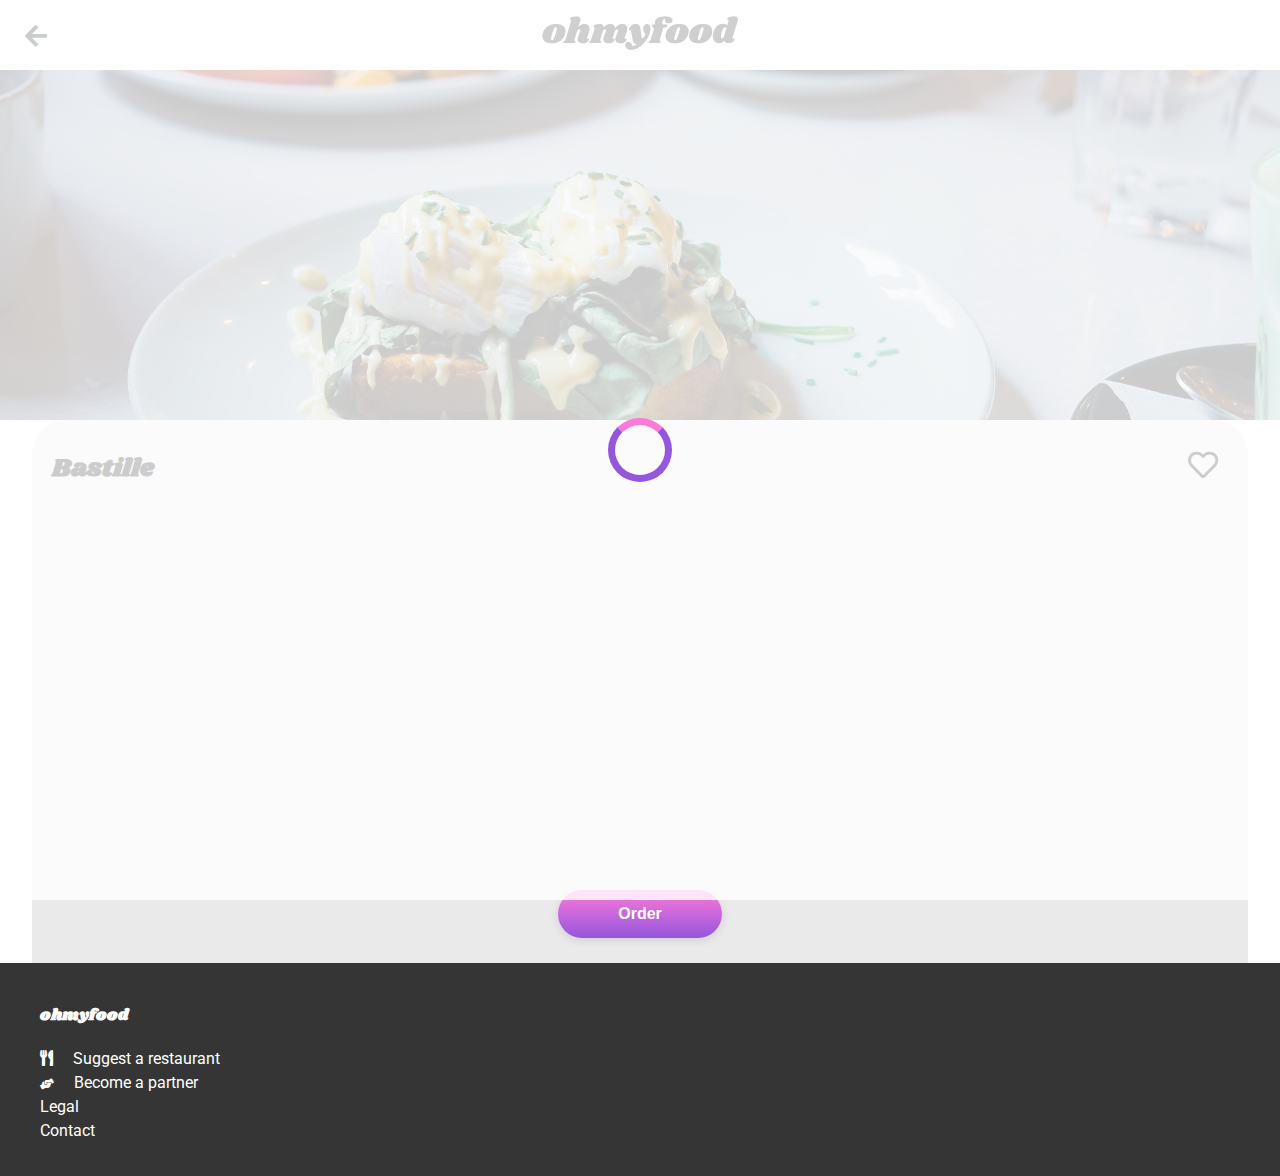
==== commit 5df1b70f: "ive made some minor changes but added the animation for the menu cards so im now 95% finished." ====
--- a/bastille.html
+++ b/bastille.html
@@ -4,11 +4,11 @@
       <meta charset="UTF-8">
       <meta name="viewport" content="width=device-width, initial-scale=1.0">
       <title>Bastille</title>
-      <link rel="stylesheet" type="text/css" href="css/restaurantmenu.css" />
+      <link rel="stylesheet" type="text/css" href="css/restaurantmenu.css">
       <link rel="preconnect" href="https://fonts.googleapis.com">
       <link rel="preconnect" href="https://fonts.gstatic.com" crossorigin>
       <link href="https://fonts.googleapis.com/css2?family=Roboto:ital,wght@0,300;0,400;0,500;0,900;1,400&display=swap" rel="stylesheet">
-      <link rel="stylesheet" href="https://cdnjs.cloudflare.com/ajax/libs/font-awesome/5.15.3/css/all.min.css" />
+      <link rel="stylesheet" href="https://cdnjs.cloudflare.com/ajax/libs/font-awesome/5.15.3/css/all.min.css">
       <link rel="preconnect" href="https://fonts.googleapis.com">
       <link rel="preconnect" href="https://fonts.gstatic.com" crossorigin>
       <link href="https://fonts.googleapis.com/css2?family=Shrikhand&display=swap" rel="stylesheet">
@@ -21,12 +21,12 @@
       <nav>
          <div class = 'nav-section logo-section'>
             <a href = 'index.html'><i class="fas fa-arrow-left arrow"></i></a>
-            <a href = 'index.html'><img src = 'images/ohmyfood.png' class = 'logo'/></a>         
+            <a href = 'index.html'><img src = 'images/ohmyfood.png' class = 'logo' alt = 'This is the logo of the website'></a>         
          </div>
       </nav>
        <!-- This is the header section -->
       <header id = 'menus-header'>
-         <img src = 'images/4.jpg'/>
+         <img src = 'images/4.jpg' alt = "this is the image of the restaurant's food">
       </header>
        <!-- This is the menu section -->
       <section id = 'menu'>
@@ -38,7 +38,7 @@
          </div>
          <div class = 'row'>
             <div class = 'menu-courses entrees-section'>
-               <h3>Entrees</h3>
+               <h3 class = 'entrees-header'>Entrees</h3>
                <div class = 'menu-cards'>
                   <div class = 'entrees-card' >
                       <!-- Entrees card content -->
@@ -92,9 +92,9 @@
                </div>
             </div>
             <div class = 'menu-courses maindish-section'>
-               <h3>Main-Dish</h3>
+               <h3 class = 'main-dish-header'>Main-Dish</h3>
                <div class = 'menu-cards'>
-                  <div class = 'entrees-card' >
+                  <div class = 'entrees-card main-dish' >
                      <!-- Main-Dish card content -->
                      <div class = 'box-contents'>
                         <div class = 'box-contents left'>
@@ -111,7 +111,7 @@
                         </div>
                      </div>
                   </div>
-                  <div class = 'entrees-card' >
+                  <div class = 'entrees-card main-dish' >
                      <div class = 'box-contents'>
                         <div class = 'box-contents left'>
                            <h4>Magret de canard</h4>
@@ -127,7 +127,7 @@
                         </div>
                      </div>
                   </div>
-                  <div class = 'entrees-card' >
+                  <div class = 'entrees-card main-dish' >
                      <div class = 'box-contents'>
                         <div class = 'box-contents left'>
                            <h4>Game Hen</h4>
@@ -146,9 +146,9 @@
                </div>
             </div>
             <div class = 'menu-courses dessert-section'>
-               <h3>Desserts</h3>
+               <h3 class = 'dessert-header'>Desserts</h3>
                <div class = 'menu-cards'>
-                  <div class = 'entrees-card'>
+                  <div class = 'entrees-card dessert-card'>
                      <!-- EDesserts card content -->
                      <div class = 'box-contents'>
                         <div class = 'box-contents left'>
@@ -165,7 +165,7 @@
                         </div>
                      </div>
                   </div>
-                  <div class = 'entrees-card' >
+                  <div class = 'entrees-card dessert-card' >
                      <div class = 'box-contents'>
                         <div class = 'box-contents left'>
                            <h4>Chocolate Lava Cake</h4>
@@ -181,7 +181,7 @@
                         </div>
                      </div>
                   </div>
-                  <div class = 'entrees-card' >
+                  <div class = 'entrees-card dessert-card' >
                      <div class = 'box-contents'>
                         <div class = 'box-contents left'>
                            <h4>Napolean</h4>
@@ -207,10 +207,10 @@
       <footer>
          <h4>ohmyfood</h4>
          <ul>
-            <li><i class="fas fa-utensils"></i><a href="#" class = 'link-icon'></i>Suggest a restaurant</a></li>
+            <li><i class="fas fa-utensils"></i><a href="#" class = 'link-icon'>Suggest a restaurant</a></li>
             <li><i class="fas fa-hands-helping"></i><a href="#" class = 'link-icon'>Become a partner</a></li>
             <li><a href="#">Legal</a></li>
-            <li><a href="#">Contact</a></li>
+            <li><a href="mailto:example@example.com">Contact</a></li>
          </ul>
       </footer>
    </body>
--- a/css/restaurantmenu.css
+++ b/css/restaurantmenu.css
@@ -36,6 +36,88 @@
 button:hover {
   filter: brightness(120%);
   box-shadow: rgba(50, 50, 93, 0.25) 0px 6px 12px -2px, rgba(0, 0, 0, 0.3) 0px 3px 7px -3px;
+}
+
+.entrees-card {
+  opacity: 0; /* Initially hide the cards */
+  animation: slideIn 0.5s ease-in-out forwards;
+}
+
+.entrees-card.main-dish {
+  opacity: 0; /* Initially hide the cards */
+  animation: slideIn 0.5s ease-in-out forwards;
+}
+
+.entrees-card.dessert-card {
+  opacity: 0; /* Initially hide the cards */
+  animation: slideIn 0.5s ease-in-out forwards;
+}
+
+.row .entrees-header {
+  opacity: 0;
+  animation: slideIn 0.5s ease-in-out forwards;
+  animation-delay: 0.2s;
+}
+.row .main-dish-header {
+  opacity: 0;
+  animation: slideIn 0.5s ease-in-out forwards;
+  animation-delay: 1.2s;
+}
+.row .dessert-header {
+  opacity: 0;
+  animation: slideIn 0.5s ease-in-out forwards;
+  animation-delay: 2s;
+}
+
+@keyframes slideIn {
+  0% {
+    opacity: 0;
+    transform: translateY(-20px); /* Move the cards slightly down */
+  }
+  100% {
+    opacity: 1;
+    transform: translateY(0); /* Move the cards back to their original position */
+  }
+}
+/* Delay each card animation */
+.entrees-card:nth-child(1) {
+  animation-delay: 0.5s; /* No delay for the first card */
+}
+
+.entrees-card:nth-child(2) {
+  animation-delay: 0.8s;
+}
+
+.entrees-card:nth-child(3) {
+  animation-delay: 1s;
+}
+
+.entrees-card:nth-child(4) {
+  animation-delay: 1.2s;
+}
+
+.entrees-card.main-dish:nth-child(1) {
+  animation-delay: 1.4s;
+}
+
+.entrees-card.main-dish:nth-child(2) {
+  animation-delay: 1.6s;
+}
+
+.entrees-card.main-dish:nth-child(3) {
+  animation-delay: 1.8s;
+}
+
+.entrees-card.dessert-card:nth-child(1) {
+  animation-delay: 2s;
+}
+
+.entrees-card.dessert-card:nth-child(2) {
+  animation-delay: 2.2s;
+}
+
+.entrees-card.dessert-card:nth-child(3) {
+  animation-delay: 2.4s;
 }
 
 #loading-spinner {
@@ -52,13 +134,13 @@
   opacity: 1;
   pointer-events: auto;
   transition: opacity 0.3s ease-in-out;
-  animation: fadeOut 3s ease-in-out forwards; /* Animation to fade out the spinner */
+  animation: fadeOut 1s ease-in-out forwards; /* Animation to fade out the spinner */
 }
 
 .spinner {
-  border: 7px solid #f3f3f3;
+  border: 7px solid #9356dc;
   border-radius: 50%;
-  border-top: 7px solid #3498db;
+  border-top: 7px solid #ff79da;
   width: 50px;
   height: 50px; /* Safari */
   animation: spin 2s linear infinite;
@@ -428,7 +510,7 @@
   }
   #menu .top-menu .heart-icon.fas:hover {
     opacity: 1;
-    transition: all 0.7s ease-in;
+    transition: all 0.4s ease-in;
     transform: scale(2); /* Initially set the scale to 0 */
   }
   #menu h1 {
@@ -852,7 +934,7 @@
   }
   #menu .top-menu .heart-icon.fas:hover {
     opacity: 1;
-    transition: all 0.7s ease-in;
+    transition: all 0.4s ease-in;
     transform: scale(2); /* Initially set the scale to 0 */
   }
   #menu h1 {
@@ -1235,7 +1317,7 @@
   }
   #menu .top-menu .heart-icon.fas:hover {
     opacity: 1;
-    transition: all 0.7s ease-in;
+    transition: all 0.4s ease-in;
     transform: scale(2); /* Initially set the scale to 0 */
   }
   #menu .btn-container {
